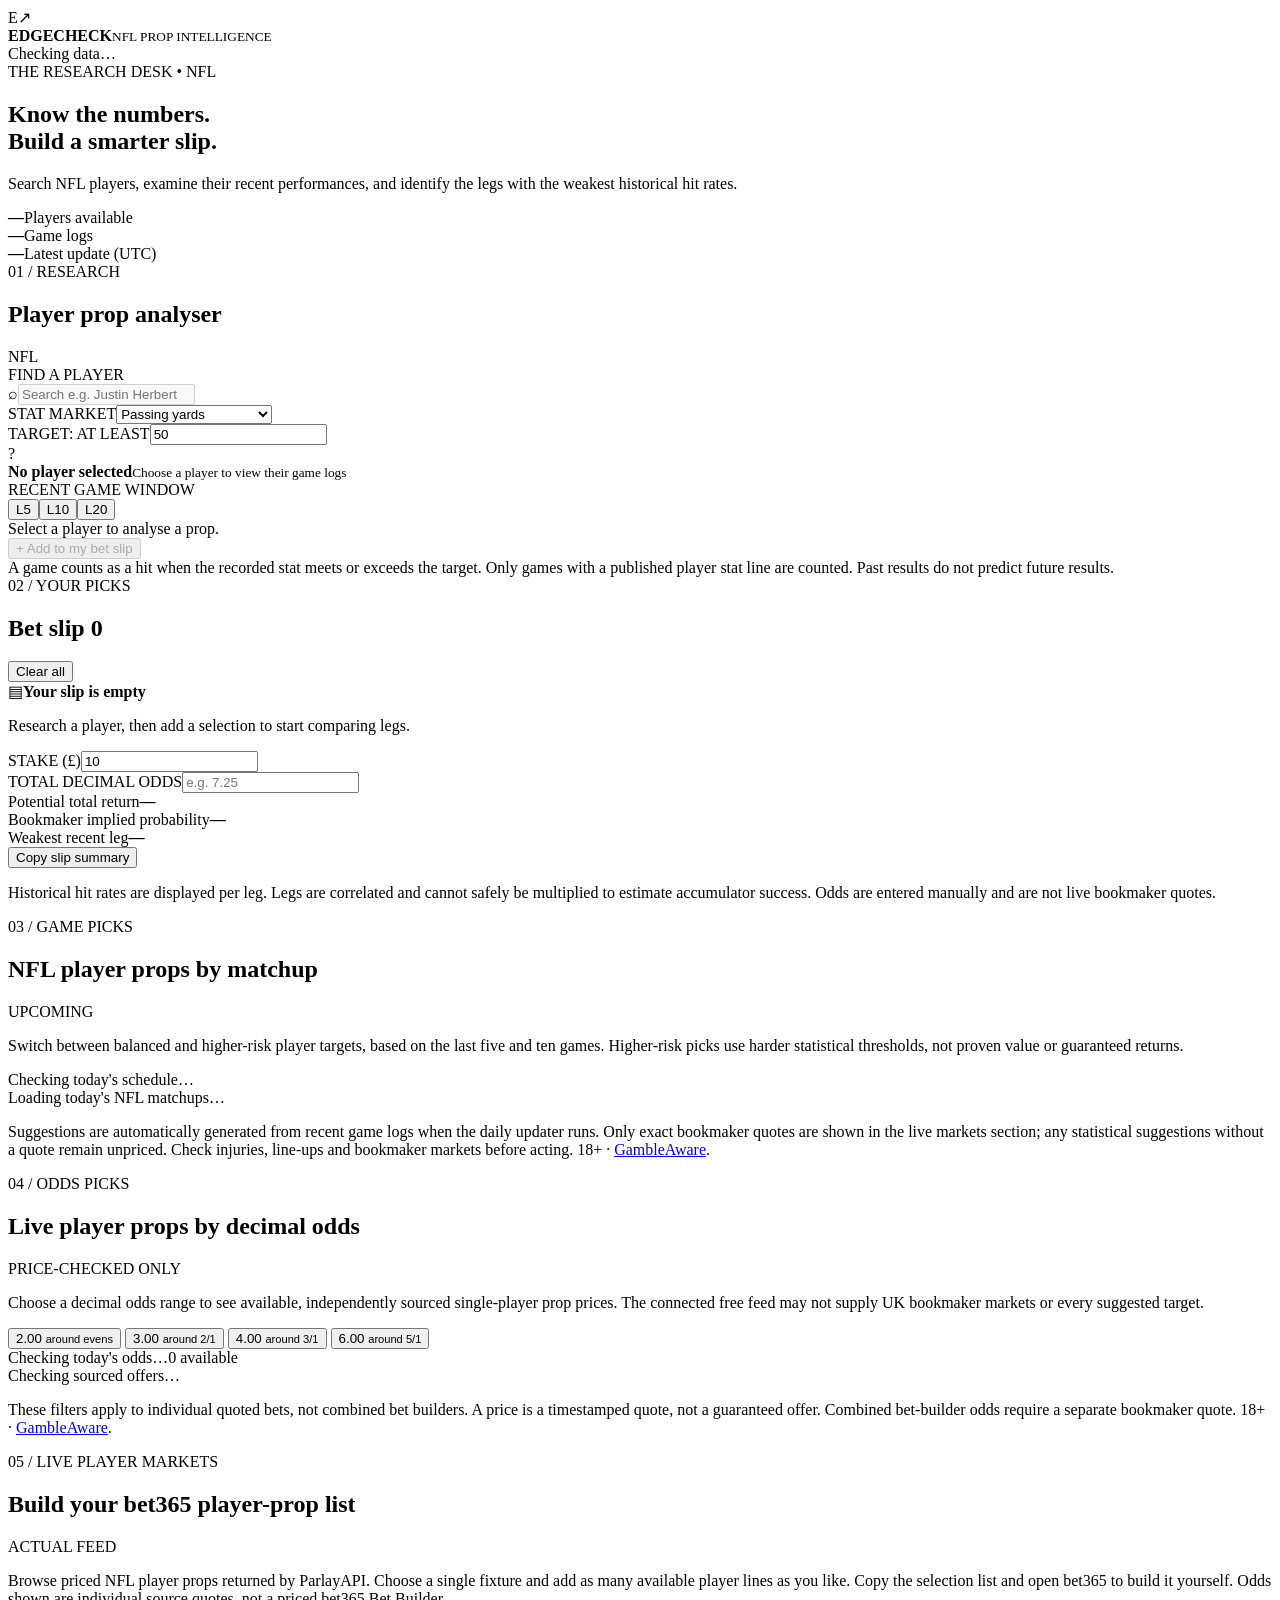
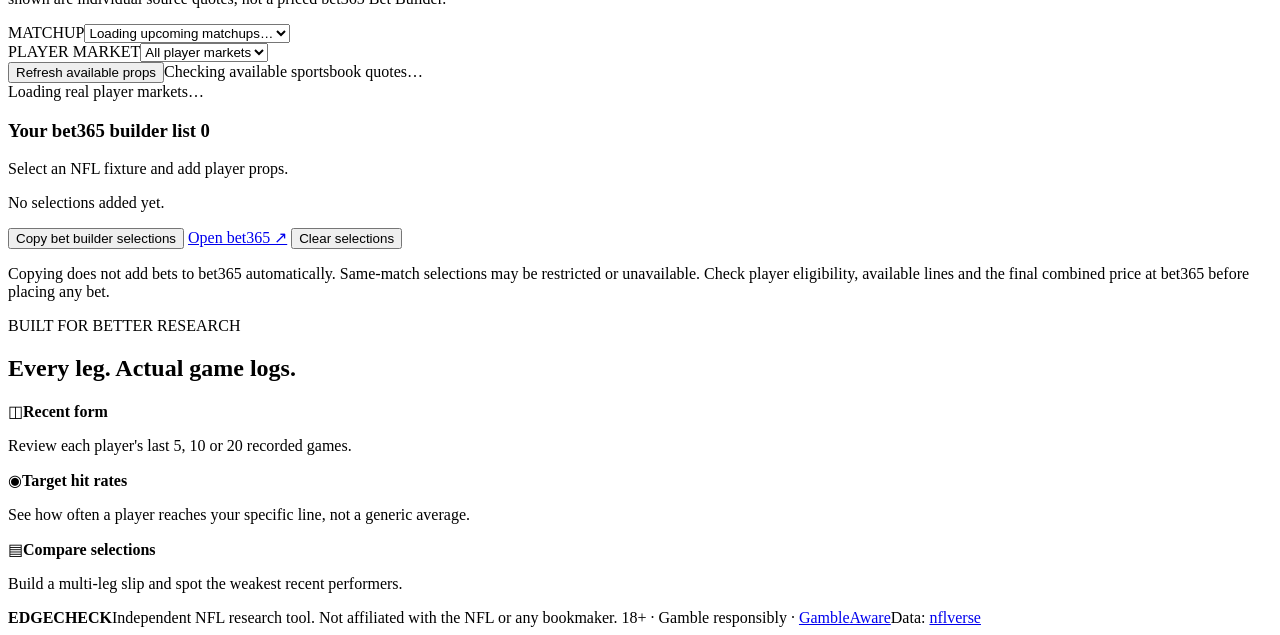
==== edgecheck-public/index.html @ 0a183994 "Add copyable bet365-style same-game player prop builder panel" ====
<!doctype html><html lang="en"><head><meta charset="utf-8"><meta name="viewport" content="width=device-width,initial-scale=1,viewport-fit=cover"><meta name="theme-color" content="#08131b"><meta name="description" content="EdgeCheck NFL player prop research: recent game logs, hit rates and bet slip analysis."><title>EdgeCheck | NFL Prop Research</title><link rel="manifest" href="/manifest.webmanifest"><link rel="stylesheet" href="/styles.css"></head><body>
<header class="top"><div class="brand"><span class="logo">E<span>↗</span></span><div><strong>EDGE<span class="accent">CHECK</span></strong><small>NFL PROP INTELLIGENCE</small></div></div><div class="topright"><span class="livepoint"></span><span id="data-status">Checking data…</span></div></header>
<main class="shell"><section class="hero"><div class="eyebrow">THE RESEARCH DESK <span>•</span> NFL</div><h1>Know the numbers.<br><span>Build a smarter slip.</span></h1><p>Search NFL players, examine their recent performances, and identify the legs with the weakest historical hit rates.</p><div class="hero-stats"><div><b id="player-count">—</b><span>Players available</span></div><div><b id="game-count">—</b><span>Game logs</span></div><div><b id="update-date">—</b><span>Latest update (UTC)</span></div></div></section>
<div id="alert" class="notice" hidden></div>
<div class="columns"><section class="panel analyser"><div class="sectionhead"><div><span class="overline">01 / RESEARCH</span><h2>Player prop analyser</h2></div><span class="tag">NFL</span></div>
<label class="fieldlabel" for="player-search">FIND A PLAYER</label><div class="searchwrap"><span class="searchicon">⌕</span><input id="player-search" type="search" autocomplete="off" placeholder="Search e.g. Justin Herbert" disabled><div id="suggestions" class="suggestions" hidden></div></div>
<div class="two"><div><label class="fieldlabel" for="market">STAT MARKET</label><select id="market"><option value="passing_yards">Passing yards</option><option value="receiving_yards">Receiving yards</option><option value="rushing_yards">Rushing yards</option><option value="passing_tds">Passing touchdowns</option><option value="receiving_tds">Receiving touchdowns</option><option value="rushing_tds">Rushing touchdowns</option><option value="receptions">Receptions</option><option value="completions">Passing completions</option><option value="attempts">Pass attempts</option><option value="carries">Rushing attempts</option></select></div><div><label class="fieldlabel" for="line">TARGET: AT LEAST</label><input id="line" type="number" min="0" step="1" value="50"></div></div>
<div class="selected" id="selected"><div class="avatar">?</div><div><strong>No player selected</strong><small>Choose a player to view their game logs</small></div></div>
<div class="windowrow"><span>RECENT GAME WINDOW</span><div class="segment" role="group" aria-label="Game window"><button class="on" data-window="5">L5</button><button data-window="10">L10</button><button data-window="20">L20</button></div></div>
<div class="result" id="result"><div class="empty">Select a player to analyse a prop.</div></div><button id="add-leg" class="primary" disabled>+ Add to my bet slip</button><div class="footnote">A game counts as a hit when the recorded stat meets or exceeds the target. Only games with a published player stat line are counted. Past results do not predict future results.</div>
</section><aside class="panel slip"><div class="sectionhead"><div><span class="overline">02 / YOUR PICKS</span><h2>Bet slip <span id="slip-count" class="count">0</span></h2></div><button class="textbtn" id="clear-slip">Clear all</button></div><div id="legs"><div class="slip-empty"><span>▤</span><strong>Your slip is empty</strong><p>Research a player, then add a selection to start comparing legs.</p></div></div><div class="slip-footer"><div class="two"><div><label class="fieldlabel" for="stake">STAKE (£)</label><input id="stake" type="number" min="0" step="0.01" value="10"></div><div><label class="fieldlabel" for="decimal-odds">TOTAL DECIMAL ODDS</label><input id="decimal-odds" type="number" min="1.01" step="0.01" placeholder="e.g. 7.25"></div></div><div class="rowitem"><span>Potential total return</span><strong id="returns">—</strong></div><div class="rowitem"><span>Bookmaker implied probability</span><strong id="implied">—</strong></div><div class="rowitem"><span>Weakest recent leg</span><strong id="weakest">—</strong></div><button class="outline" id="copy-slip">Copy slip summary</button><p class="footnote">Historical hit rates are displayed per leg. Legs are correlated and cannot safely be multiplied to estimate accumulator success. Odds are entered manually and are not live bookmaker quotes.</p></div></aside></div>

<section class="panel gamepicks" id="game-picks" aria-labelledby="game-picks-title">
  <div class="sectionhead"><div><span class="overline">03 / GAME PICKS</span><h2 id="game-picks-title">NFL player props by matchup</h2></div><span class="tag">UPCOMING</span></div>
  <p class="value-intro">Switch between balanced and higher-risk player targets, based on the last five and ten games. Higher-risk picks use harder statistical thresholds, not proven value or guaranteed returns.</p>
  <div class="gamepicks-toolbar"><span id="picks-date">Checking today's schedule…</span><span id="picks-updated"></span></div>
  <div id="game-picks-list" class="game-picks-list" aria-live="polite"><div class="value-empty">Loading today's NFL matchups…</div></div>
  <p class="footnote">Suggestions are automatically generated from recent game logs when the daily updater runs. Only exact bookmaker quotes are shown in the live markets section; any statistical suggestions without a quote remain unpriced. Check injuries, line-ups and bookmaker markets before acting. 18+ · <a href="https://www.gambleaware.org/" target="_blank" rel="noopener">GambleAware</a>.</p>
</section>


<section class="panel tier-board" id="odds-picks" aria-labelledby="odds-picks-title">
  <div class="sectionhead"><div><span class="overline">04 / ODDS PICKS</span><h2 id="odds-picks-title">Live player props by decimal odds</h2></div><span class="tag">PRICE-CHECKED ONLY</span></div>
  <p class="value-intro">Choose a decimal odds range to see available, independently sourced single-player prop prices. The connected free feed may not supply UK bookmaker markets or every suggested target.</p>
  <div class="odds-tier-tabs" role="group" aria-label="Choose decimal odds range">
    <button class="odds-tier active" data-odds-tier="2" aria-pressed="true">2.00 <small>around evens</small></button>
    <button class="odds-tier" data-odds-tier="3" aria-pressed="false">3.00 <small>around 2/1</small></button>
    <button class="odds-tier" data-odds-tier="4" aria-pressed="false">4.00 <small>around 3/1</small></button>
    <button class="odds-tier" data-odds-tier="6" aria-pressed="false">6.00 <small>around 5/1</small></button>
  </div>
  <div class="odds-board-meta"><span id="odds-board-date">Checking today's odds…</span><span id="odds-board-count">0 available</span></div>
  <div id="odds-board-results" class="odds-board-results" aria-live="polite"><div class="value-empty">Checking sourced offers…</div></div>
  <p class="footnote">These filters apply to individual quoted bets, not combined bet builders. A price is a timestamped quote, not a guaranteed offer. Combined bet-builder odds require a separate bookmaker quote. 18+ · <a href="https://www.gambleaware.org/" target="_blank" rel="noopener">GambleAware</a>.</p>
</section>

<section class="panel liveprops" id="live-props" aria-labelledby="live-props-title">
 <div class="sectionhead"><div><span class="overline">05 / LIVE PLAYER MARKETS</span><h2 id="live-props-title">Build your bet365 player-prop list</h2></div><span class="tag">ACTUAL FEED</span></div>
 <p class="value-intro">Browse priced NFL player props returned by ParlayAPI. Choose a single fixture and add as many available player lines as you like. Copy the selection list and open bet365 to build it yourself. Odds shown are individual source quotes, not a priced bet365 Bet Builder.</p>
 <div class="two live-props-filters">
  <div><label class="fieldlabel" for="prop-game">MATCHUP</label><select id="prop-game"><option value="">Loading upcoming matchups…</option></select></div>
  <div><label class="fieldlabel" for="prop-market">PLAYER MARKET</label><select id="prop-market"><option value="">All player markets</option><option value="player_pass_yds">Passing yards</option><option value="player_rush_yds">Rushing yards</option><option value="player_rec_yds">Receiving yards</option><option value="player_receptions">Receptions</option><option value="player_pass_completions">Completions</option><option value="player_anytime_td">Touchdowns</option></select></div>
 </div>
 <div class="live-props-actions"><button type="button" class="compare-btn" id="load-props">Refresh available props</button><span id="props-status" role="status">Checking available sportsbook quotes…</span></div>
 <div class="live-props-layout">
  <div><div id="live-props-results" aria-live="polite"><div class="value-empty">Loading real player markets…</div></div></div>
  <aside class="builder-panel" aria-labelledby="builder-title"><h3 id="builder-title">Your bet365 builder list <span id="builder-count">0</span></h3><p class="no-picks" id="builder-game">Select an NFL fixture and add player props.</p>
   <div id="builder-legs"><p class="no-picks">No selections added yet.</p></div>
   <button type="button" class="primary" id="copy-builder">Copy bet builder selections</button>
   <a class="check-bookmaker builder-open" href="https://www.bet365.com/" rel="noopener noreferrer" target="_blank">Open bet365 ↗</a>
   <button type="button" class="textbtn" id="clear-builder">Clear selections</button>
   <p class="footnote" id="builder-note">Copying does not add bets to bet365 automatically. Same-match selections may be restricted or unavailable. Check player eligibility, available lines and the final combined price at bet365 before placing any bet.</p>
  </aside>
 </div>
</section>

<section class="about"><div class="overline">BUILT FOR BETTER RESEARCH</div><h2>Every leg. Actual game logs.</h2><div class="features"><div><span>◫</span><strong>Recent form</strong><p>Review each player's last 5, 10 or 20 recorded games.</p></div><div><span>◉</span><strong>Target hit rates</strong><p>See how often a player reaches your specific line, not a generic average.</p></div><div><span>▤</span><strong>Compare selections</strong><p>Build a multi-leg slip and spot the weakest recent performers.</p></div></div></section>
<footer><strong>EDGE<span class="accent">CHECK</span></strong><span>Independent NFL research tool. Not affiliated with the NFL or any bookmaker. 18+ · Gamble responsibly · <a href="https://www.gambleaware.org/" target="_blank" rel="noopener">GambleAware</a></span><span>Data: <a href="https://github.com/nflverse/nflverse-data" target="_blank" rel="noopener">nflverse</a></span></footer></main><script src="/app.js" defer></script></body></html>
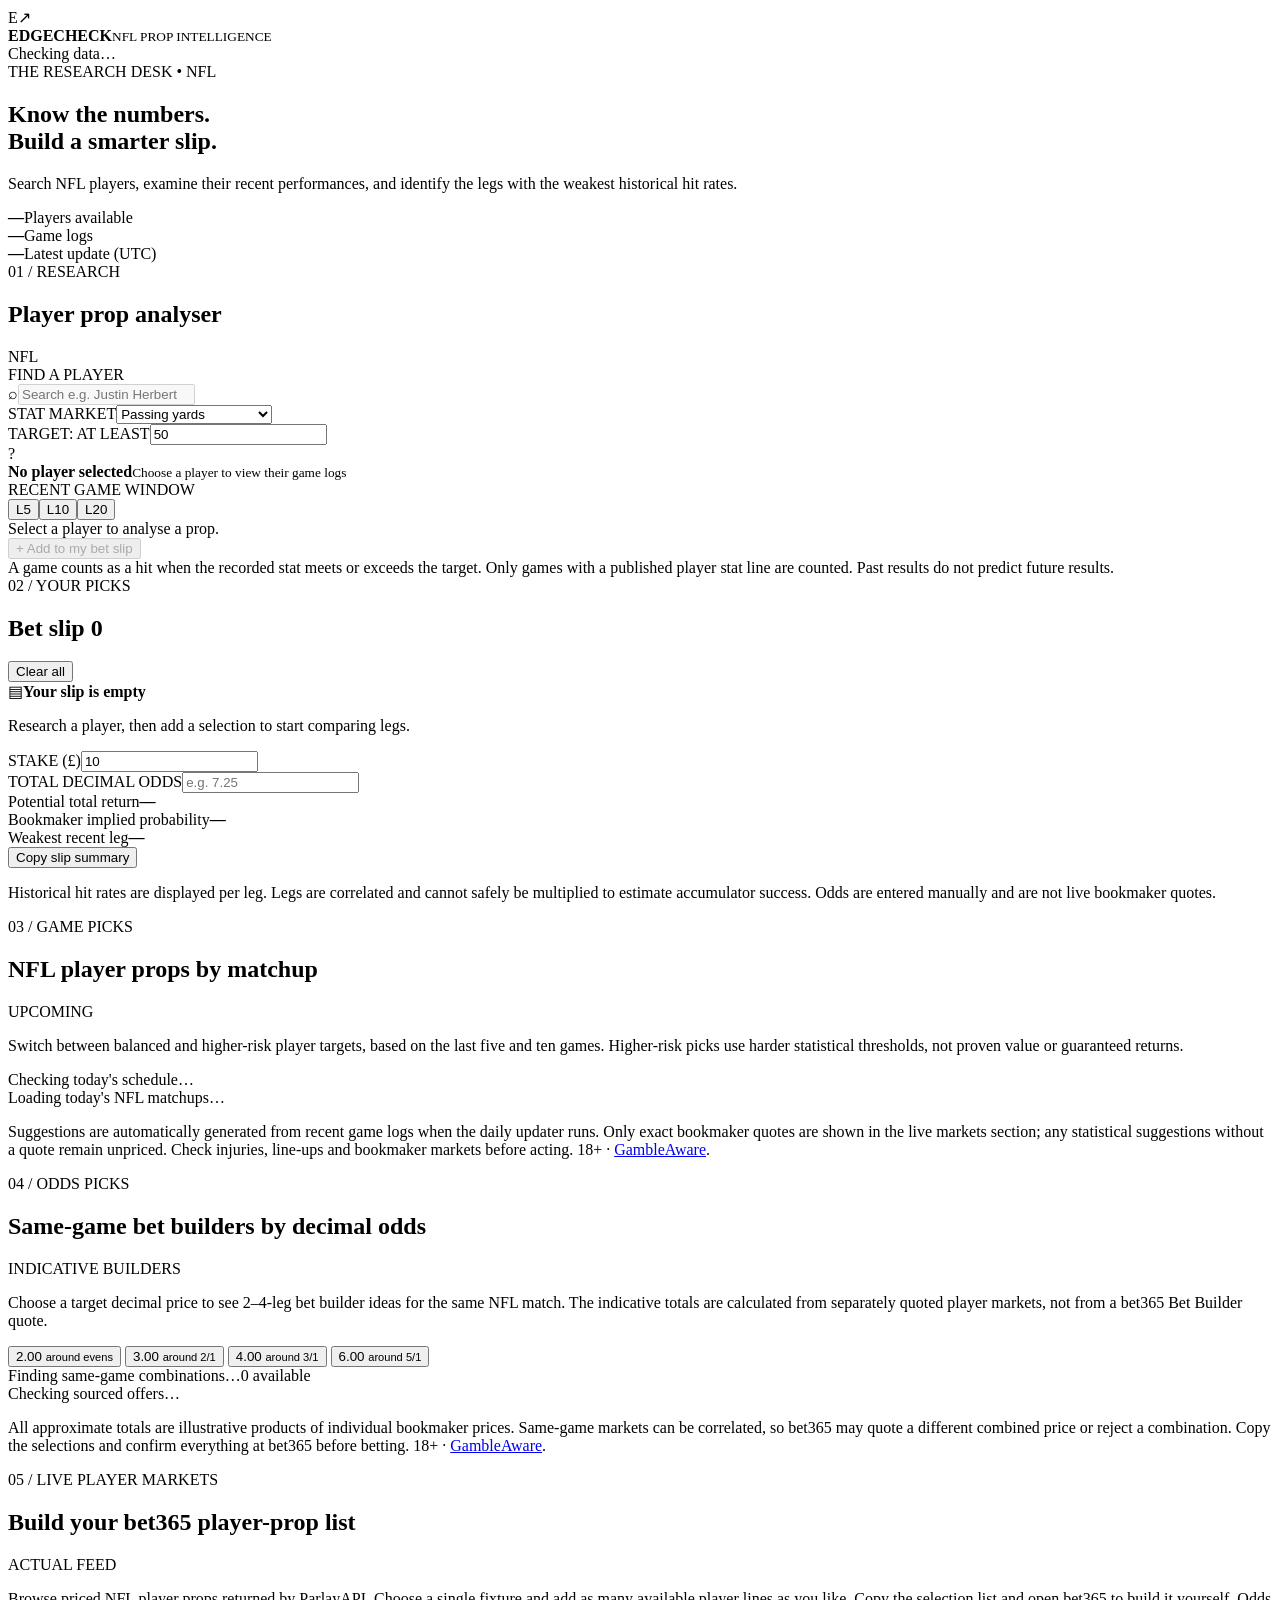
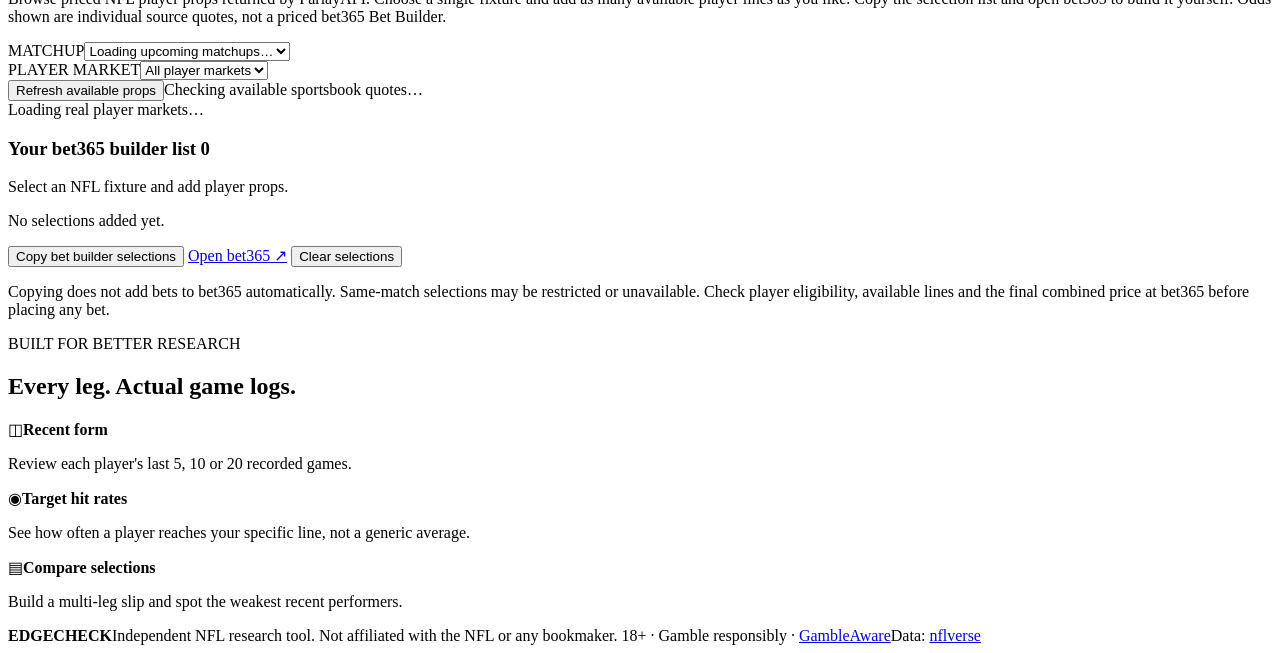
==== commit 4a99958c: "Rename decimal odds section as same-game bet builders with transparent pricing caveat" ====
--- a/edgecheck-public/index.html
+++ b/edgecheck-public/index.html
@@ -20,17 +20,17 @@
 
 
 <section class="panel tier-board" id="odds-picks" aria-labelledby="odds-picks-title">
-  <div class="sectionhead"><div><span class="overline">04 / ODDS PICKS</span><h2 id="odds-picks-title">Live player props by decimal odds</h2></div><span class="tag">PRICE-CHECKED ONLY</span></div>
-  <p class="value-intro">Choose a decimal odds range to see available, independently sourced single-player prop prices. The connected free feed may not supply UK bookmaker markets or every suggested target.</p>
+  <div class="sectionhead"><div><span class="overline">04 / ODDS PICKS</span><h2 id="odds-picks-title">Same-game bet builders by decimal odds</h2></div><span class="tag">INDICATIVE BUILDERS</span></div>
+  <p class="value-intro">Choose a target decimal price to see 2–4-leg bet builder ideas for the same NFL match. The indicative totals are calculated from separately quoted player markets, not from a bet365 Bet Builder quote.</p>
   <div class="odds-tier-tabs" role="group" aria-label="Choose decimal odds range">
     <button class="odds-tier active" data-odds-tier="2" aria-pressed="true">2.00 <small>around evens</small></button>
     <button class="odds-tier" data-odds-tier="3" aria-pressed="false">3.00 <small>around 2/1</small></button>
     <button class="odds-tier" data-odds-tier="4" aria-pressed="false">4.00 <small>around 3/1</small></button>
     <button class="odds-tier" data-odds-tier="6" aria-pressed="false">6.00 <small>around 5/1</small></button>
   </div>
-  <div class="odds-board-meta"><span id="odds-board-date">Checking today's odds…</span><span id="odds-board-count">0 available</span></div>
+  <div class="odds-board-meta"><span id="odds-board-date">Finding same-game combinations…</span><span id="odds-board-count">0 available</span></div>
   <div id="odds-board-results" class="odds-board-results" aria-live="polite"><div class="value-empty">Checking sourced offers…</div></div>
-  <p class="footnote">These filters apply to individual quoted bets, not combined bet builders. A price is a timestamped quote, not a guaranteed offer. Combined bet-builder odds require a separate bookmaker quote. 18+ · <a href="https://www.gambleaware.org/" target="_blank" rel="noopener">GambleAware</a>.</p>
+  <p class="footnote">All approximate totals are illustrative products of individual bookmaker prices. Same-game markets can be correlated, so bet365 may quote a different combined price or reject a combination. Copy the selections and confirm everything at bet365 before betting. 18+ · <a href="https://www.gambleaware.org/" target="_blank" rel="noopener">GambleAware</a>.</p>
 </section>
 
 <section class="panel liveprops" id="live-props" aria-labelledby="live-props-title">
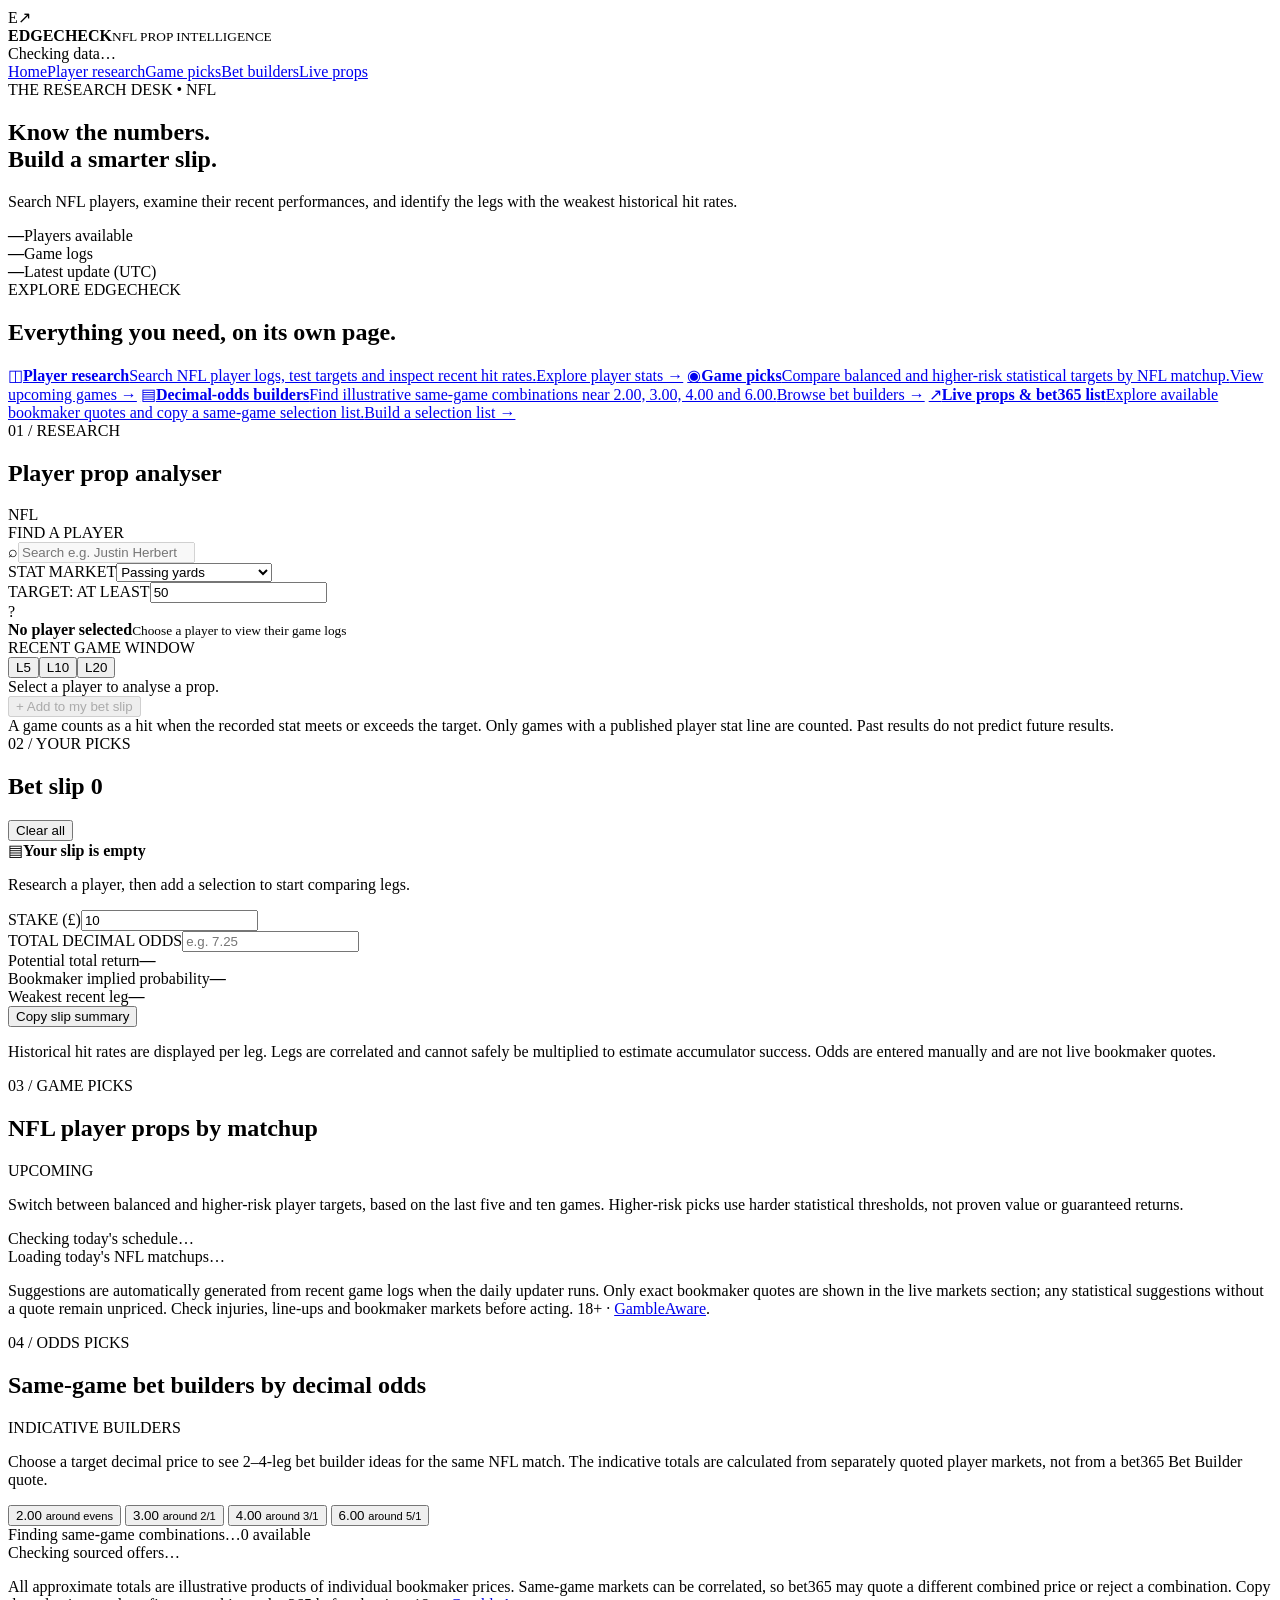
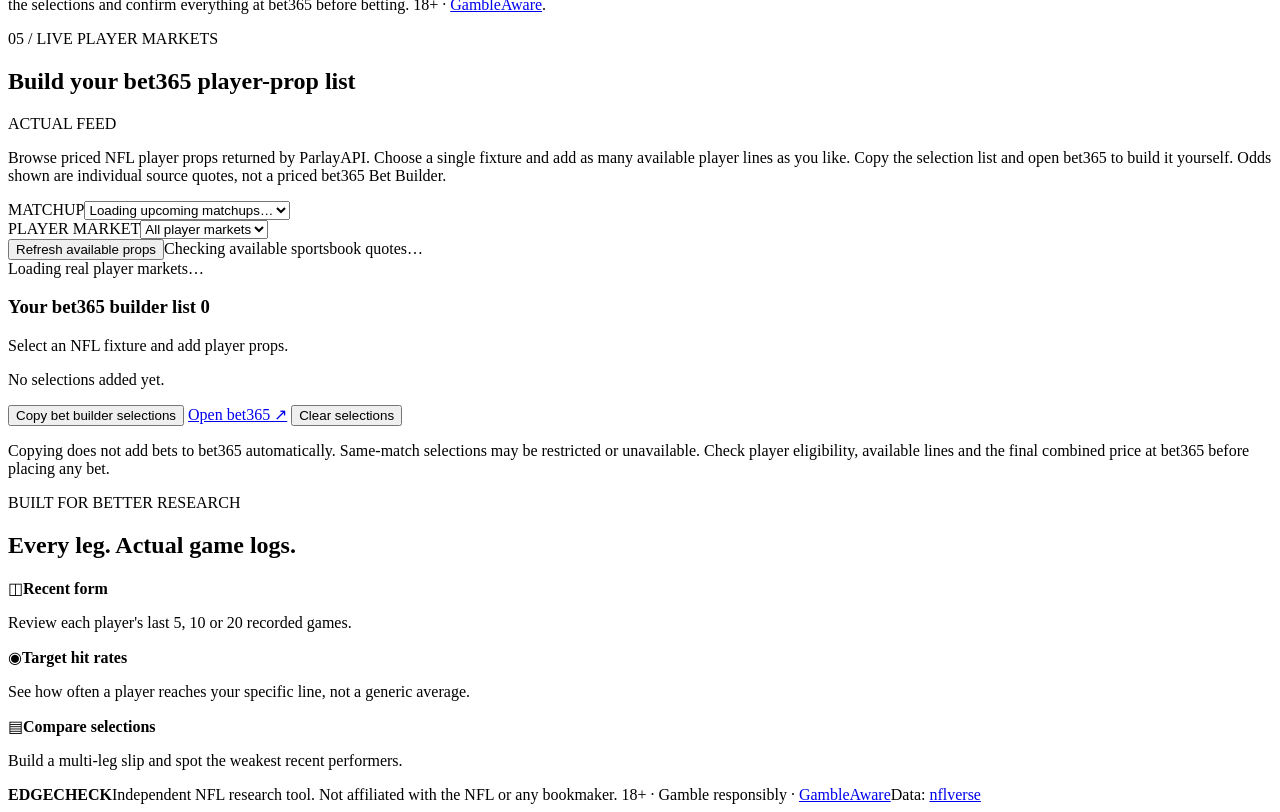
==== commit 4e7c38d0: "Add EdgeCheck homepage dashboard and cross-page navigation" ====
--- a/edgecheck-public/index.html
+++ b/edgecheck-public/index.html
@@ -1,7 +1,16 @@
-<!doctype html><html lang="en"><head><meta charset="utf-8"><meta name="viewport" content="width=device-width,initial-scale=1,viewport-fit=cover"><meta name="theme-color" content="#08131b"><meta name="description" content="EdgeCheck NFL player prop research: recent game logs, hit rates and bet slip analysis."><title>EdgeCheck | NFL Prop Research</title><link rel="manifest" href="/manifest.webmanifest"><link rel="stylesheet" href="/styles.css"></head><body>
+<!doctype html><html lang="en"><head><meta charset="utf-8"><meta name="viewport" content="width=device-width,initial-scale=1,viewport-fit=cover"><meta name="theme-color" content="#08131b"><meta name="description" content="EdgeCheck NFL player prop research: recent game logs, hit rates and bet slip analysis."><title>EdgeCheck | NFL Research &amp; Bet Builders</title><link rel="manifest" href="/manifest.webmanifest"><link rel="stylesheet" href="/styles.css"></head><body data-page="home">
 <header class="top"><div class="brand"><span class="logo">E<span>↗</span></span><div><strong>EDGE<span class="accent">CHECK</span></strong><small>NFL PROP INTELLIGENCE</small></div></div><div class="topright"><span class="livepoint"></span><span id="data-status">Checking data…</span></div></header>
+<nav class="site-nav" aria-label="Main navigation"><div class="site-nav-inner">
+<a data-nav="home" href="/">Home</a><a data-nav="research" href="/research.html">Player research</a><a data-nav="picks" href="/picks.html">Game picks</a><a data-nav="builders" href="/builders.html">Bet builders</a><a data-nav="props" href="/props.html">Live props</a>
+</div></nav>
 <main class="shell"><section class="hero"><div class="eyebrow">THE RESEARCH DESK <span>•</span> NFL</div><h1>Know the numbers.<br><span>Build a smarter slip.</span></h1><p>Search NFL players, examine their recent performances, and identify the legs with the weakest historical hit rates.</p><div class="hero-stats"><div><b id="player-count">—</b><span>Players available</span></div><div><b id="game-count">—</b><span>Game logs</span></div><div><b id="update-date">—</b><span>Latest update (UTC)</span></div></div></section>
 <div id="alert" class="notice" hidden></div>
+<section class="home-pages" aria-labelledby="explore-title"><div class="overline">EXPLORE EDGECHECK</div><h2 id="explore-title">Everything you need, on its own page.</h2><div class="home-card-grid">
+<a href="/research.html" class="home-page-card"><span class="home-card-icon">◫</span><strong>Player research</strong><span>Search NFL player logs, test targets and inspect recent hit rates.</span><span class="card-cta">Explore player stats →</span></a>
+<a href="/picks.html" class="home-page-card"><span class="home-card-icon">◉</span><strong>Game picks</strong><span>Compare balanced and higher-risk statistical targets by NFL matchup.</span><span class="card-cta">View upcoming games →</span></a>
+<a href="/builders.html" class="home-page-card"><span class="home-card-icon">▤</span><strong>Decimal-odds builders</strong><span>Find illustrative same-game combinations near 2.00, 3.00, 4.00 and 6.00.</span><span class="card-cta">Browse bet builders →</span></a>
+<a href="/props.html" class="home-page-card"><span class="home-card-icon">↗</span><strong>Live props &amp; bet365 list</strong><span>Explore available bookmaker quotes and copy a same-game selection list.</span><span class="card-cta">Build a selection list →</span></a>
+</div></section>
 <div class="columns"><section class="panel analyser"><div class="sectionhead"><div><span class="overline">01 / RESEARCH</span><h2>Player prop analyser</h2></div><span class="tag">NFL</span></div>
 <label class="fieldlabel" for="player-search">FIND A PLAYER</label><div class="searchwrap"><span class="searchicon">⌕</span><input id="player-search" type="search" autocomplete="off" placeholder="Search e.g. Justin Herbert" disabled><div id="suggestions" class="suggestions" hidden></div></div>
 <div class="two"><div><label class="fieldlabel" for="market">STAT MARKET</label><select id="market"><option value="passing_yards">Passing yards</option><option value="receiving_yards">Receiving yards</option><option value="rushing_yards">Rushing yards</option><option value="passing_tds">Passing touchdowns</option><option value="receiving_tds">Receiving touchdowns</option><option value="rushing_tds">Rushing touchdowns</option><option value="receptions">Receptions</option><option value="completions">Passing completions</option><option value="attempts">Pass attempts</option><option value="carries">Rushing attempts</option></select></div><div><label class="fieldlabel" for="line">TARGET: AT LEAST</label><input id="line" type="number" min="0" step="1" value="50"></div></div>
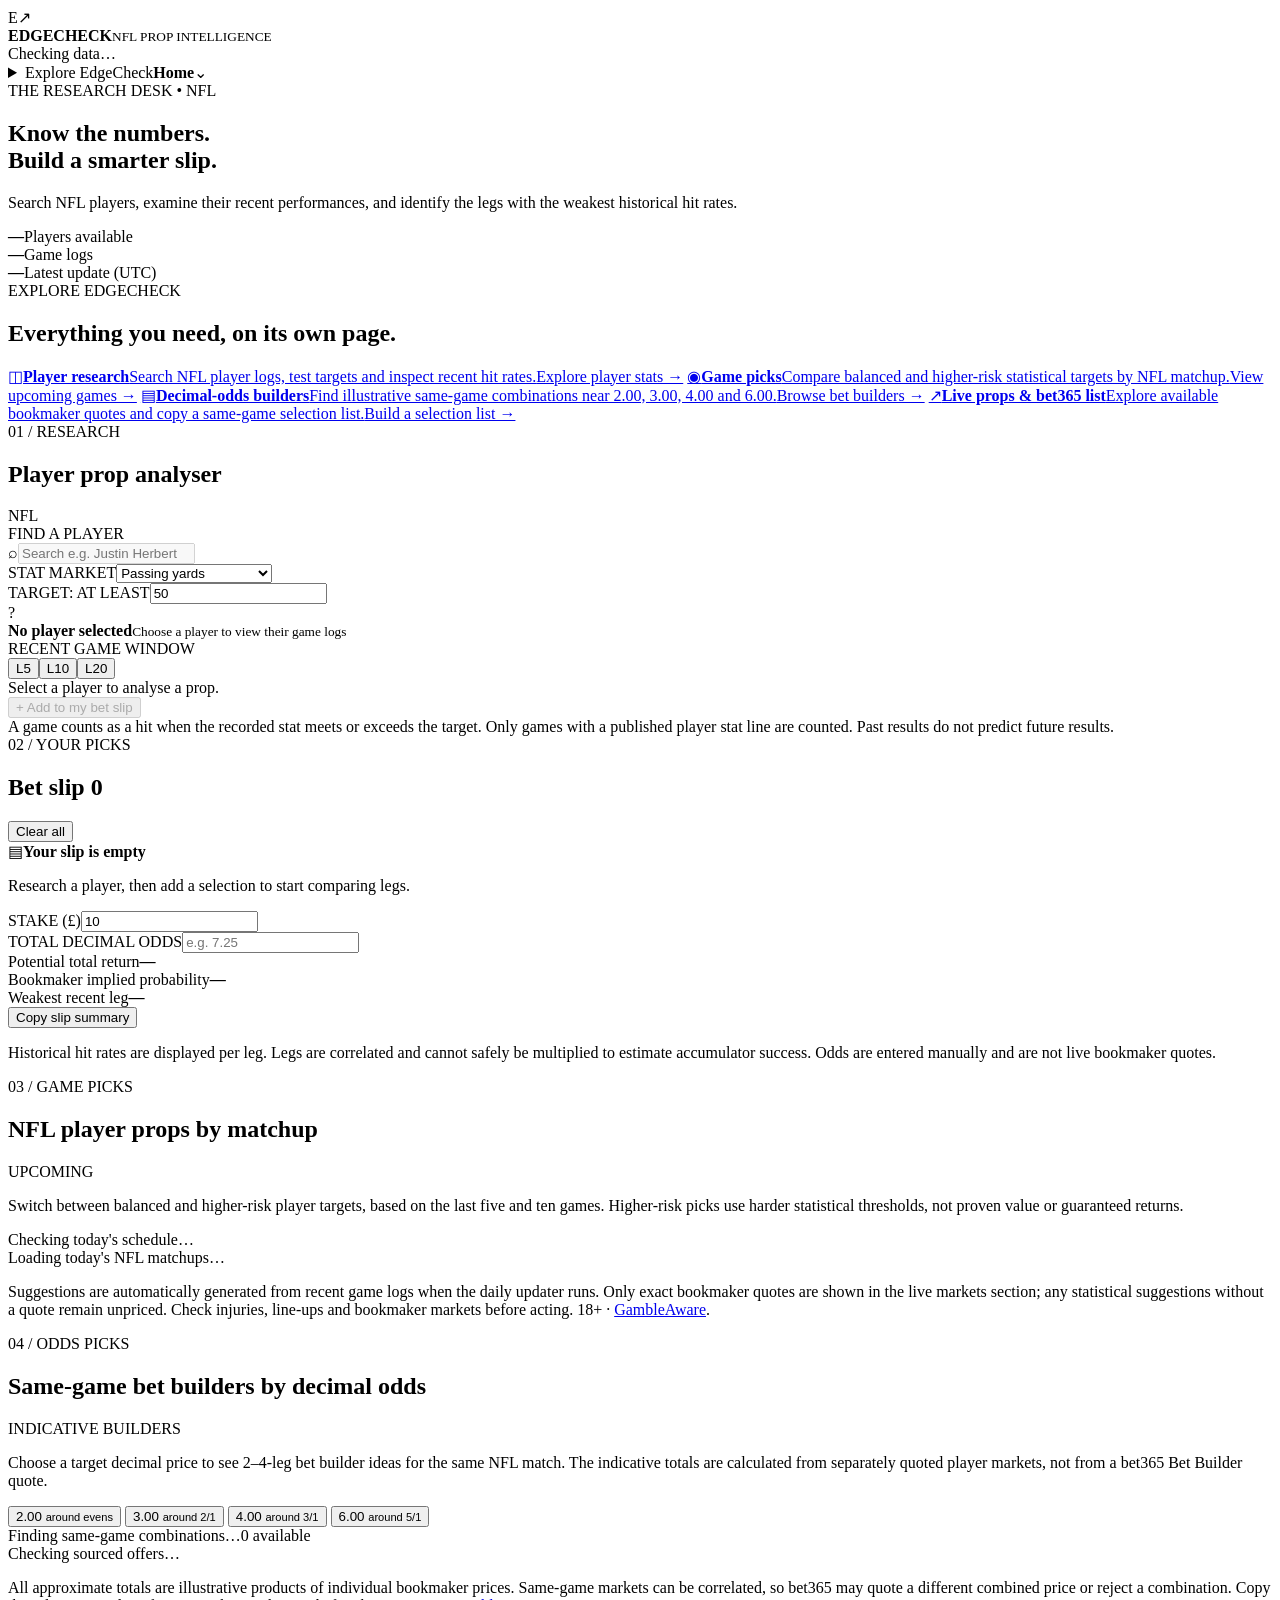
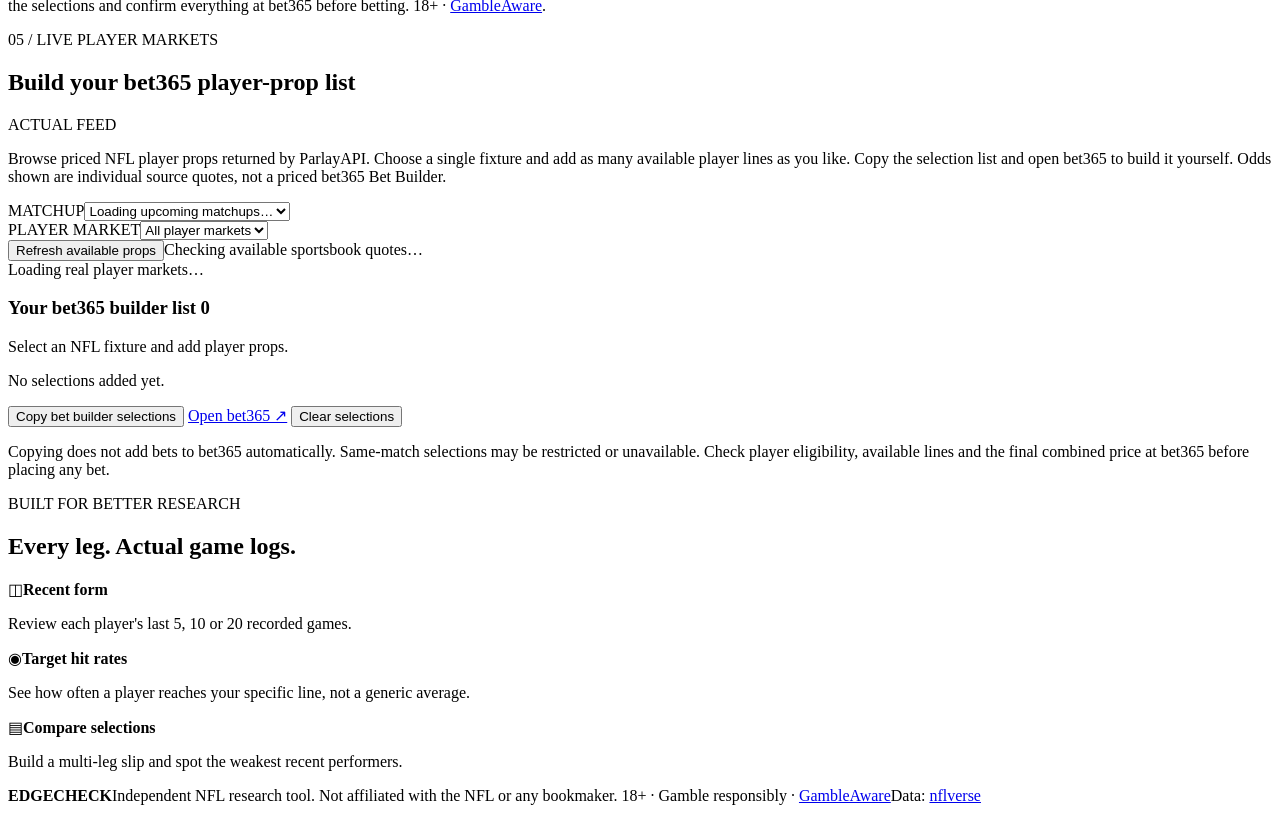
==== commit 2ee82577: "Replace horizontal navigation with compact accessible page dropdown" ====
--- a/edgecheck-public/index.html
+++ b/edgecheck-public/index.html
@@ -1,8 +1,6 @@
 <!doctype html><html lang="en"><head><meta charset="utf-8"><meta name="viewport" content="width=device-width,initial-scale=1,viewport-fit=cover"><meta name="theme-color" content="#08131b"><meta name="description" content="EdgeCheck NFL player prop research: recent game logs, hit rates and bet slip analysis."><title>EdgeCheck | NFL Research &amp; Bet Builders</title><link rel="manifest" href="/manifest.webmanifest"><link rel="stylesheet" href="/styles.css"></head><body data-page="home">
 <header class="top"><div class="brand"><span class="logo">E<span>↗</span></span><div><strong>EDGE<span class="accent">CHECK</span></strong><small>NFL PROP INTELLIGENCE</small></div></div><div class="topright"><span class="livepoint"></span><span id="data-status">Checking data…</span></div></header>
-<nav class="site-nav" aria-label="Main navigation"><div class="site-nav-inner">
-<a data-nav="home" href="/">Home</a><a data-nav="research" href="/research.html">Player research</a><a data-nav="picks" href="/picks.html">Game picks</a><a data-nav="builders" href="/builders.html">Bet builders</a><a data-nav="props" href="/props.html">Live props</a>
-</div></nav>
+<nav class="site-nav" aria-label="Main navigation"><div class="nav-menu-wrap"><details class="nav-dropdown"><summary aria-label="Choose a page"><span class="nav-dropdown-label">Explore EdgeCheck</span><strong>Home</strong><span class="nav-chevron" aria-hidden="true">⌄</span></summary><div class="nav-dropdown-items"><a data-nav="home" href="/">Home</a><a data-nav="research" href="/research.html">Player research</a><a data-nav="picks" href="/picks.html">Game picks</a><a data-nav="builders" href="/builders.html">Bet builders</a><a data-nav="props" href="/props.html">Live props</a></div></details></div></nav>
 <main class="shell"><section class="hero"><div class="eyebrow">THE RESEARCH DESK <span>•</span> NFL</div><h1>Know the numbers.<br><span>Build a smarter slip.</span></h1><p>Search NFL players, examine their recent performances, and identify the legs with the weakest historical hit rates.</p><div class="hero-stats"><div><b id="player-count">—</b><span>Players available</span></div><div><b id="game-count">—</b><span>Game logs</span></div><div><b id="update-date">—</b><span>Latest update (UTC)</span></div></div></section>
 <div id="alert" class="notice" hidden></div>
 <section class="home-pages" aria-labelledby="explore-title"><div class="overline">EXPLORE EDGECHECK</div><h2 id="explore-title">Everything you need, on its own page.</h2><div class="home-card-grid">
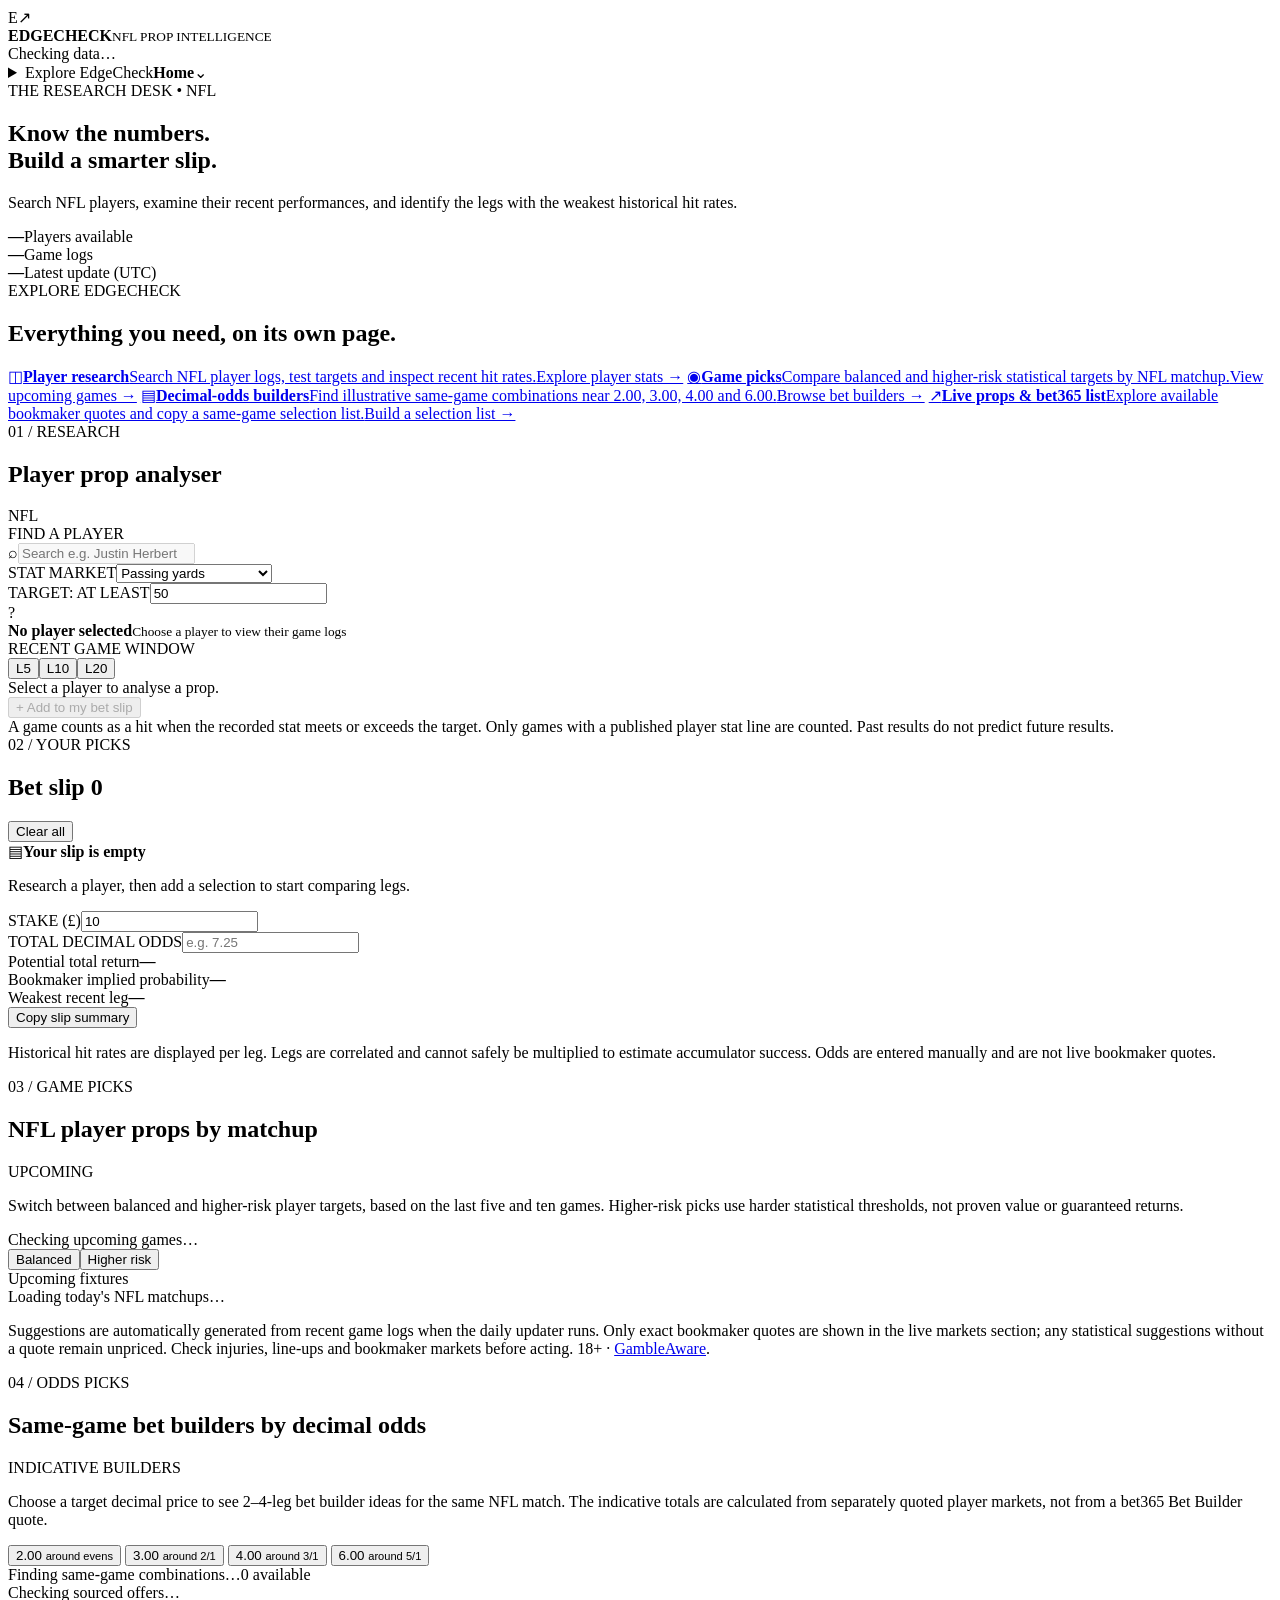
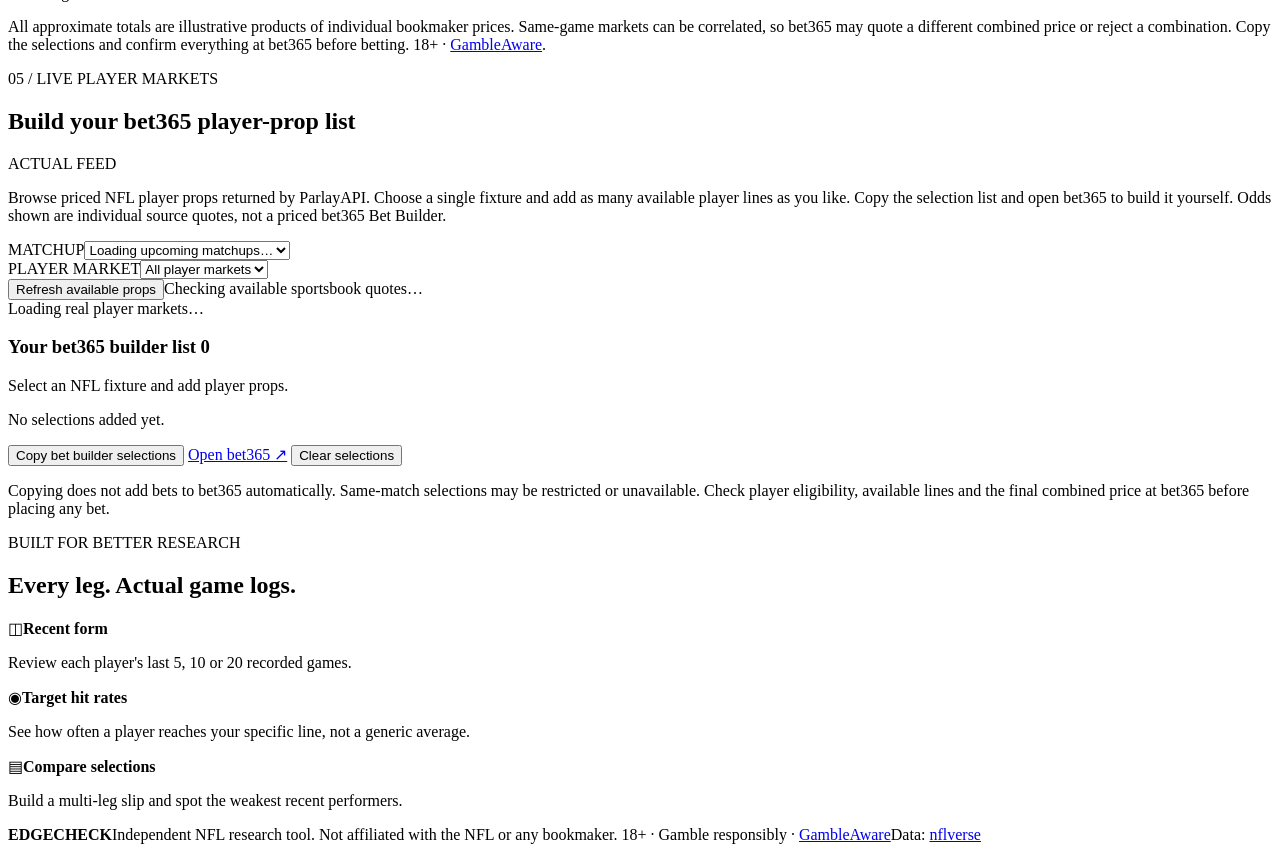
==== commit 7ef0fc6d: "Give Game Picks its own full-width difficulty controls" ====
--- a/edgecheck-public/index.html
+++ b/edgecheck-public/index.html
@@ -20,7 +20,8 @@
 <section class="panel gamepicks" id="game-picks" aria-labelledby="game-picks-title">
   <div class="sectionhead"><div><span class="overline">03 / GAME PICKS</span><h2 id="game-picks-title">NFL player props by matchup</h2></div><span class="tag">UPCOMING</span></div>
   <p class="value-intro">Switch between balanced and higher-risk player targets, based on the last five and ten games. Higher-risk picks use harder statistical thresholds, not proven value or guaranteed returns.</p>
-  <div class="gamepicks-toolbar"><span id="picks-date">Checking today's schedule…</span><span id="picks-updated"></span></div>
+  <div class="gamepicks-toolbar"><span id="picks-date">Checking upcoming games…</span><span id="picks-updated"></span></div>
+  <div class="picks-controls"><div class="risk-picker" role="group" aria-label="Pick difficulty"><button type="button" class="active" data-risk-choice="balanced" aria-pressed="true">Balanced</button><button type="button" data-risk-choice="higher" aria-pressed="false">Higher risk</button></div><span class="fixture-count" id="fixture-count">Upcoming fixtures</span></div>
   <div id="game-picks-list" class="game-picks-list" aria-live="polite"><div class="value-empty">Loading today's NFL matchups…</div></div>
   <p class="footnote">Suggestions are automatically generated from recent game logs when the daily updater runs. Only exact bookmaker quotes are shown in the live markets section; any statistical suggestions without a quote remain unpriced. Check injuries, line-ups and bookmaker markets before acting. 18+ · <a href="https://www.gambleaware.org/" target="_blank" rel="noopener">GambleAware</a>.</p>
 </section>
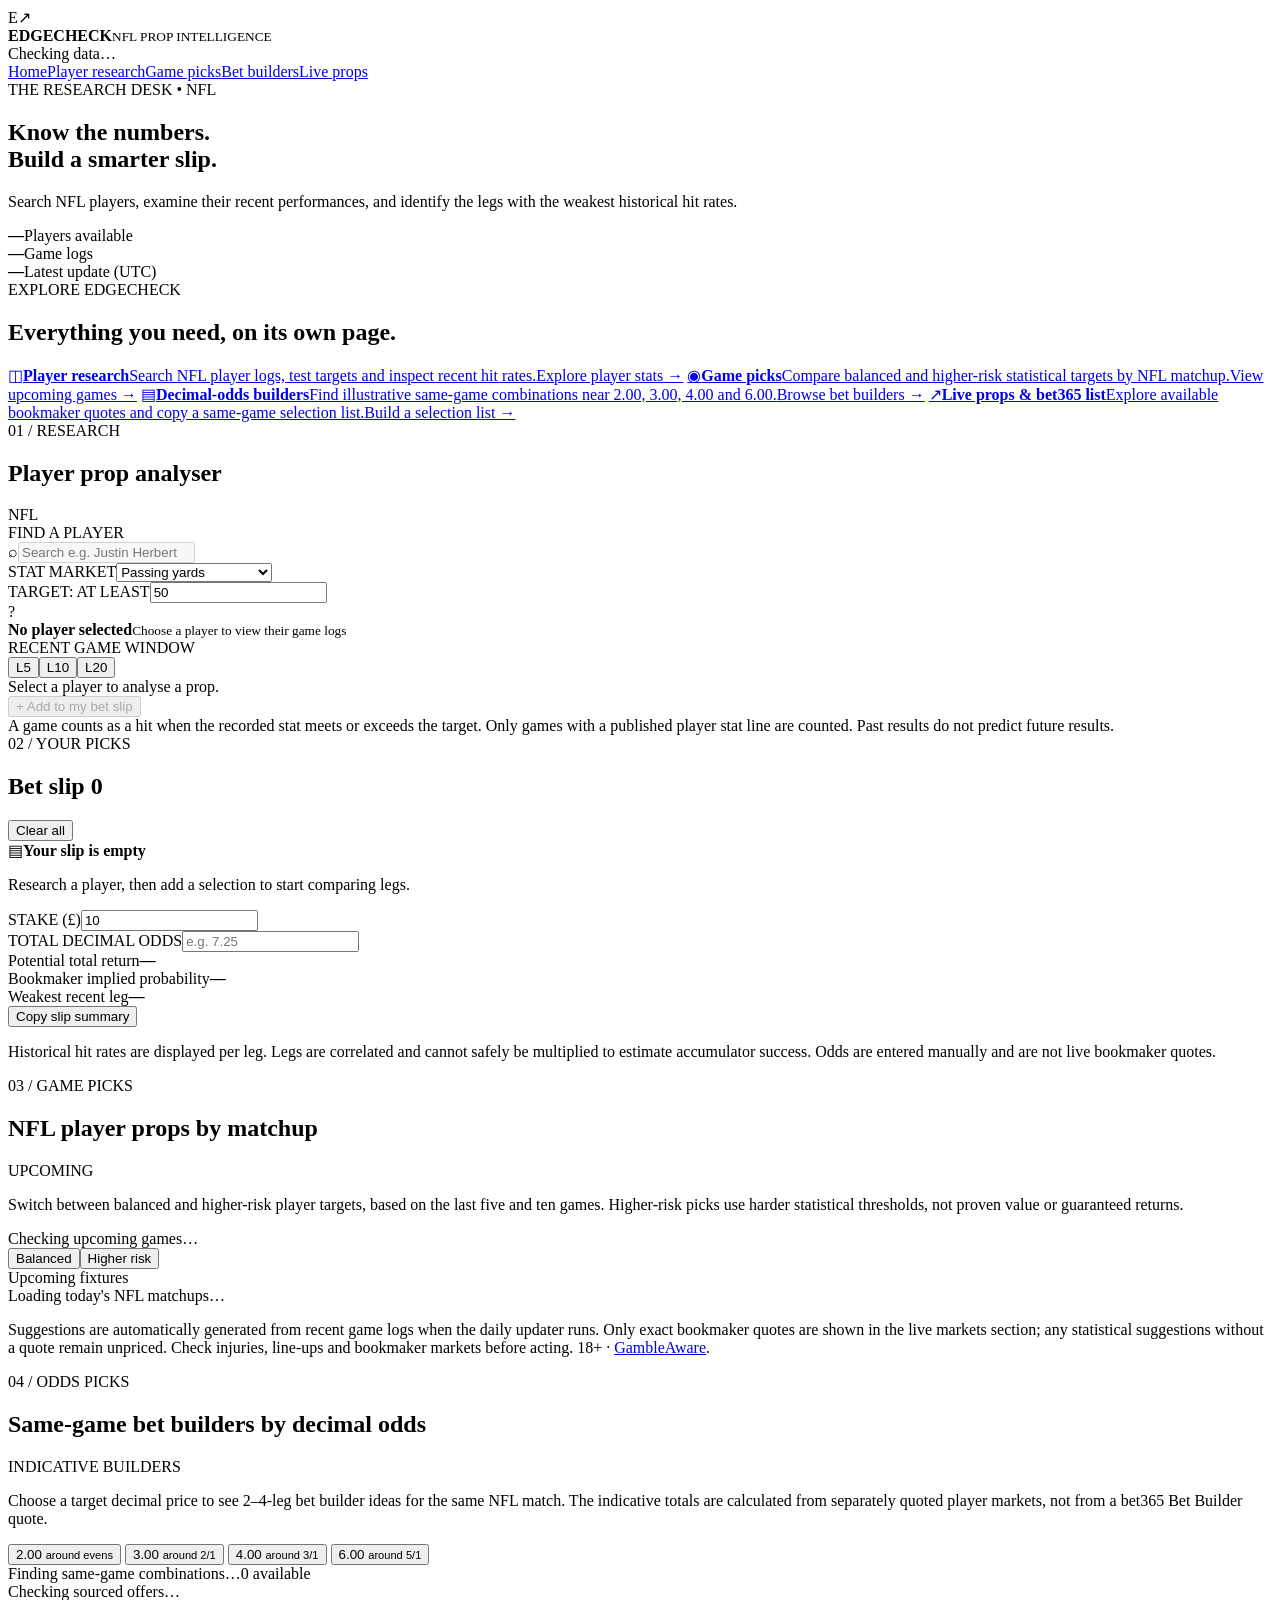
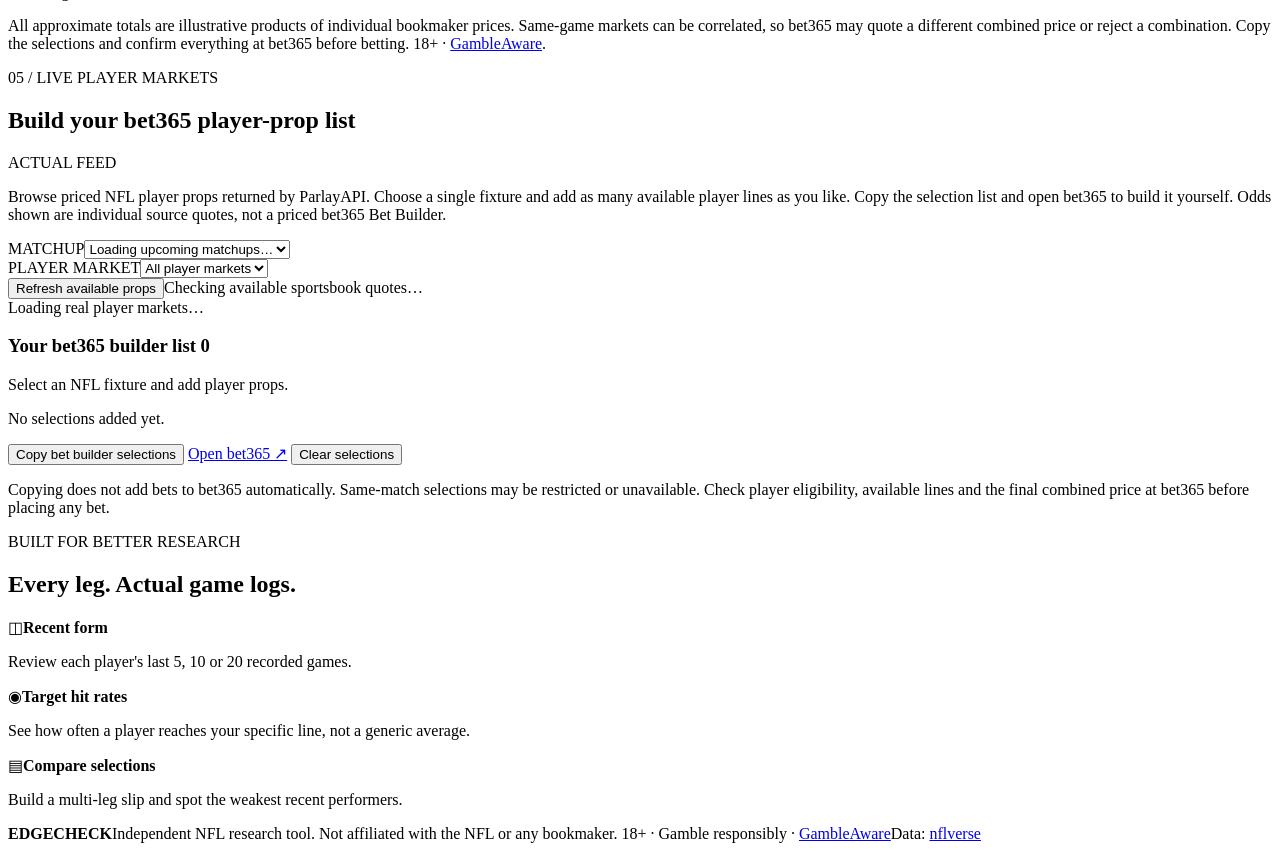
==== commit d316aaaa: "Restore horizontal top page navigation" ====
--- a/edgecheck-public/index.html
+++ b/edgecheck-public/index.html
@@ -1,6 +1,8 @@
 <!doctype html><html lang="en"><head><meta charset="utf-8"><meta name="viewport" content="width=device-width,initial-scale=1,viewport-fit=cover"><meta name="theme-color" content="#08131b"><meta name="description" content="EdgeCheck NFL player prop research: recent game logs, hit rates and bet slip analysis."><title>EdgeCheck | NFL Research &amp; Bet Builders</title><link rel="manifest" href="/manifest.webmanifest"><link rel="stylesheet" href="/styles.css"></head><body data-page="home">
 <header class="top"><div class="brand"><span class="logo">E<span>↗</span></span><div><strong>EDGE<span class="accent">CHECK</span></strong><small>NFL PROP INTELLIGENCE</small></div></div><div class="topright"><span class="livepoint"></span><span id="data-status">Checking data…</span></div></header>
-<nav class="site-nav" aria-label="Main navigation"><div class="nav-menu-wrap"><details class="nav-dropdown"><summary aria-label="Choose a page"><span class="nav-dropdown-label">Explore EdgeCheck</span><strong>Home</strong><span class="nav-chevron" aria-hidden="true">⌄</span></summary><div class="nav-dropdown-items"><a data-nav="home" href="/">Home</a><a data-nav="research" href="/research.html">Player research</a><a data-nav="picks" href="/picks.html">Game picks</a><a data-nav="builders" href="/builders.html">Bet builders</a><a data-nav="props" href="/props.html">Live props</a></div></details></div></nav>
+<nav class="site-nav" aria-label="Main navigation"><div class="site-nav-inner">
+<a data-nav="home" href="/">Home</a><a data-nav="research" href="/research.html">Player research</a><a data-nav="picks" href="/picks.html">Game picks</a><a data-nav="builders" href="/builders.html">Bet builders</a><a data-nav="props" href="/props.html">Live props</a>
+</div></nav>
 <main class="shell"><section class="hero"><div class="eyebrow">THE RESEARCH DESK <span>•</span> NFL</div><h1>Know the numbers.<br><span>Build a smarter slip.</span></h1><p>Search NFL players, examine their recent performances, and identify the legs with the weakest historical hit rates.</p><div class="hero-stats"><div><b id="player-count">—</b><span>Players available</span></div><div><b id="game-count">—</b><span>Game logs</span></div><div><b id="update-date">—</b><span>Latest update (UTC)</span></div></div></section>
 <div id="alert" class="notice" hidden></div>
 <section class="home-pages" aria-labelledby="explore-title"><div class="overline">EXPLORE EDGECHECK</div><h2 id="explore-title">Everything you need, on its own page.</h2><div class="home-card-grid">
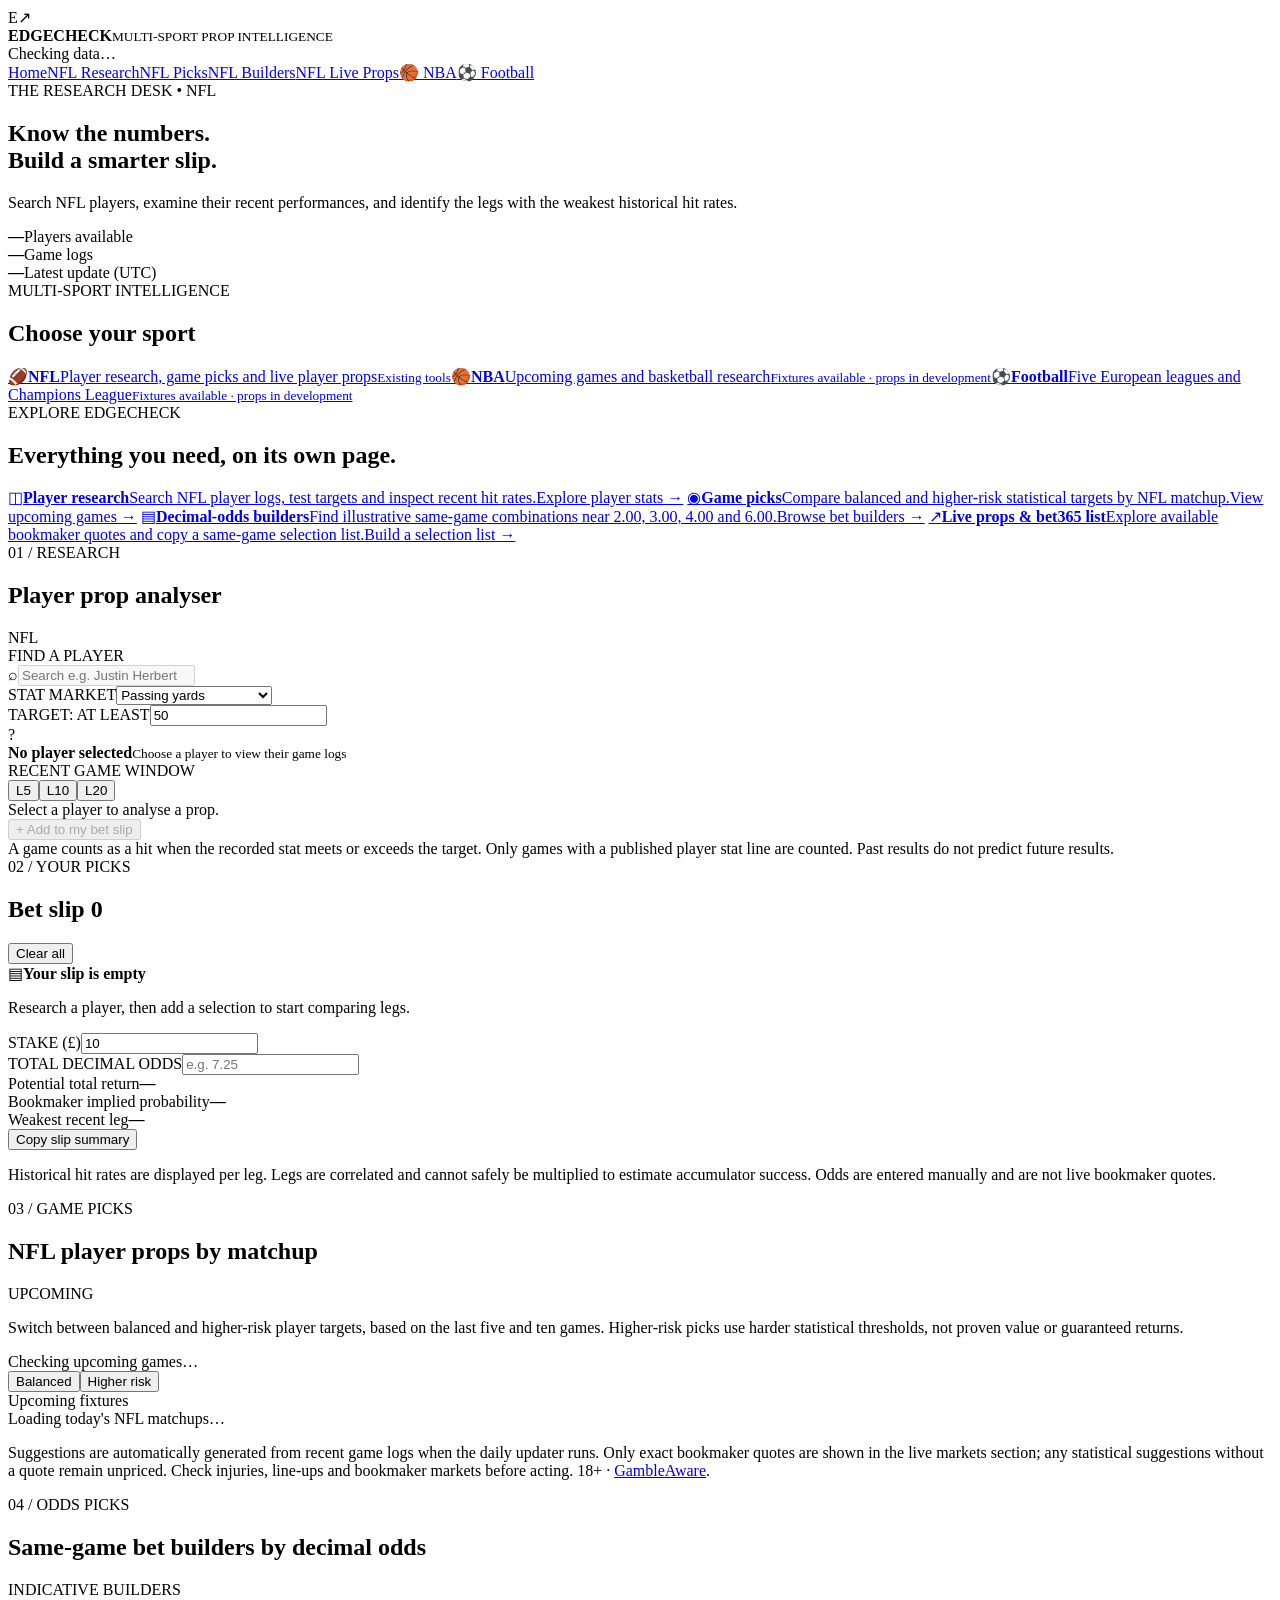
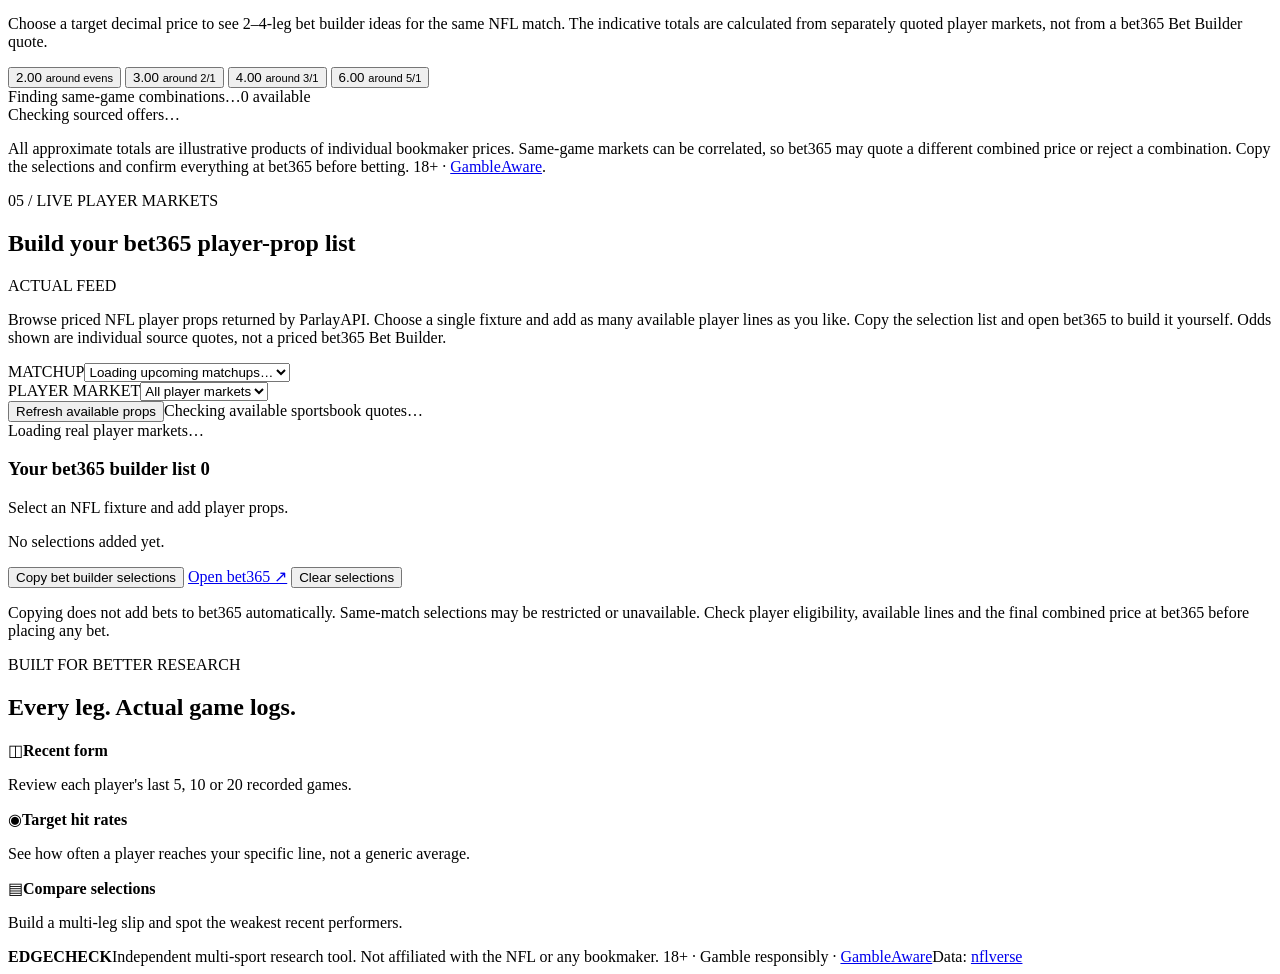
==== commit 2739632a: "Add multi-sport homepage with NFL NBA and football" ====
--- a/edgecheck-public/index.html
+++ b/edgecheck-public/index.html
@@ -1,10 +1,8 @@
-<!doctype html><html lang="en"><head><meta charset="utf-8"><meta name="viewport" content="width=device-width,initial-scale=1,viewport-fit=cover"><meta name="theme-color" content="#08131b"><meta name="description" content="EdgeCheck NFL player prop research: recent game logs, hit rates and bet slip analysis."><title>EdgeCheck | NFL Research &amp; Bet Builders</title><link rel="manifest" href="/manifest.webmanifest"><link rel="stylesheet" href="/styles.css"></head><body data-page="home">
-<header class="top"><div class="brand"><span class="logo">E<span>↗</span></span><div><strong>EDGE<span class="accent">CHECK</span></strong><small>NFL PROP INTELLIGENCE</small></div></div><div class="topright"><span class="livepoint"></span><span id="data-status">Checking data…</span></div></header>
-<nav class="site-nav" aria-label="Main navigation"><div class="site-nav-inner">
-<a data-nav="home" href="/">Home</a><a data-nav="research" href="/research.html">Player research</a><a data-nav="picks" href="/picks.html">Game picks</a><a data-nav="builders" href="/builders.html">Bet builders</a><a data-nav="props" href="/props.html">Live props</a>
-</div></nav>
+<!doctype html><html lang="en"><head><meta charset="utf-8"><meta name="viewport" content="width=device-width,initial-scale=1,viewport-fit=cover"><meta name="theme-color" content="#08131b"><meta name="description" content="EdgeCheck NFL player prop research: recent game logs, hit rates and bet slip analysis."><title>EdgeCheck | Multi-Sport Prop Intelligence</title><link rel="manifest" href="/manifest.webmanifest"><link rel="stylesheet" href="/styles.css"></head><body data-page="home">
+<header class="top"><div class="brand"><span class="logo">E<span>↗</span></span><div><strong>EDGE<span class="accent">CHECK</span></strong><small>MULTI-SPORT PROP INTELLIGENCE</small></div></div><div class="topright"><span class="livepoint"></span><span id="data-status">Checking data…</span></div></header>
+<nav class="site-nav" aria-label="Main navigation"><div class="site-nav-inner"><a data-nav="home" href="/">Home</a><a data-nav="research" href="/research.html">NFL Research</a><a data-nav="picks" href="/picks.html">NFL Picks</a><a data-nav="builders" href="/builders.html">NFL Builders</a><a data-nav="props" href="/props.html">NFL Live Props</a><a data-nav="nba" href="/nba.html">🏀 NBA</a><a data-nav="football" href="/football.html">⚽ Football</a></div></nav>
 <main class="shell"><section class="hero"><div class="eyebrow">THE RESEARCH DESK <span>•</span> NFL</div><h1>Know the numbers.<br><span>Build a smarter slip.</span></h1><p>Search NFL players, examine their recent performances, and identify the legs with the weakest historical hit rates.</p><div class="hero-stats"><div><b id="player-count">—</b><span>Players available</span></div><div><b id="game-count">—</b><span>Game logs</span></div><div><b id="update-date">—</b><span>Latest update (UTC)</span></div></div></section>
-<div id="alert" class="notice" hidden></div>
+<div id="alert" class="notice" hidden></div><section class="sport-hub" aria-label="Explore sports"><span class="overline">MULTI-SPORT INTELLIGENCE</span><h2>Choose your sport</h2><div class="sport-hub-grid"><a href="/picks.html" class="sport-hub-card"><span class="sport-hub-emoji">🏈</span><strong>NFL</strong><span>Player research, game picks and live player props</span><small>Existing tools</small></a><a href="/nba.html" class="sport-hub-card"><span class="sport-hub-emoji">🏀</span><strong>NBA</strong><span>Upcoming games and basketball research</span><small>Fixtures available · props in development</small></a><a href="/football.html" class="sport-hub-card"><span class="sport-hub-emoji">⚽</span><strong>Football</strong><span>Five European leagues and Champions League</span><small>Fixtures available · props in development</small></a></div></section>
 <section class="home-pages" aria-labelledby="explore-title"><div class="overline">EXPLORE EDGECHECK</div><h2 id="explore-title">Everything you need, on its own page.</h2><div class="home-card-grid">
 <a href="/research.html" class="home-page-card"><span class="home-card-icon">◫</span><strong>Player research</strong><span>Search NFL player logs, test targets and inspect recent hit rates.</span><span class="card-cta">Explore player stats →</span></a>
 <a href="/picks.html" class="home-page-card"><span class="home-card-icon">◉</span><strong>Game picks</strong><span>Compare balanced and higher-risk statistical targets by NFL matchup.</span><span class="card-cta">View upcoming games →</span></a>
@@ -64,4 +62,4 @@
 </section>
 
 <section class="about"><div class="overline">BUILT FOR BETTER RESEARCH</div><h2>Every leg. Actual game logs.</h2><div class="features"><div><span>◫</span><strong>Recent form</strong><p>Review each player's last 5, 10 or 20 recorded games.</p></div><div><span>◉</span><strong>Target hit rates</strong><p>See how often a player reaches your specific line, not a generic average.</p></div><div><span>▤</span><strong>Compare selections</strong><p>Build a multi-leg slip and spot the weakest recent performers.</p></div></div></section>
-<footer><strong>EDGE<span class="accent">CHECK</span></strong><span>Independent NFL research tool. Not affiliated with the NFL or any bookmaker. 18+ · Gamble responsibly · <a href="https://www.gambleaware.org/" target="_blank" rel="noopener">GambleAware</a></span><span>Data: <a href="https://github.com/nflverse/nflverse-data" target="_blank" rel="noopener">nflverse</a></span></footer></main><script src="/app.js" defer></script></body></html>
+<footer><strong>EDGE<span class="accent">CHECK</span></strong><span>Independent multi-sport research tool. Not affiliated with the NFL or any bookmaker. 18+ · Gamble responsibly · <a href="https://www.gambleaware.org/" target="_blank" rel="noopener">GambleAware</a></span><span>Data: <a href="https://github.com/nflverse/nflverse-data" target="_blank" rel="noopener">nflverse</a></span></footer></main><script src="/app.js" defer></script></body></html>
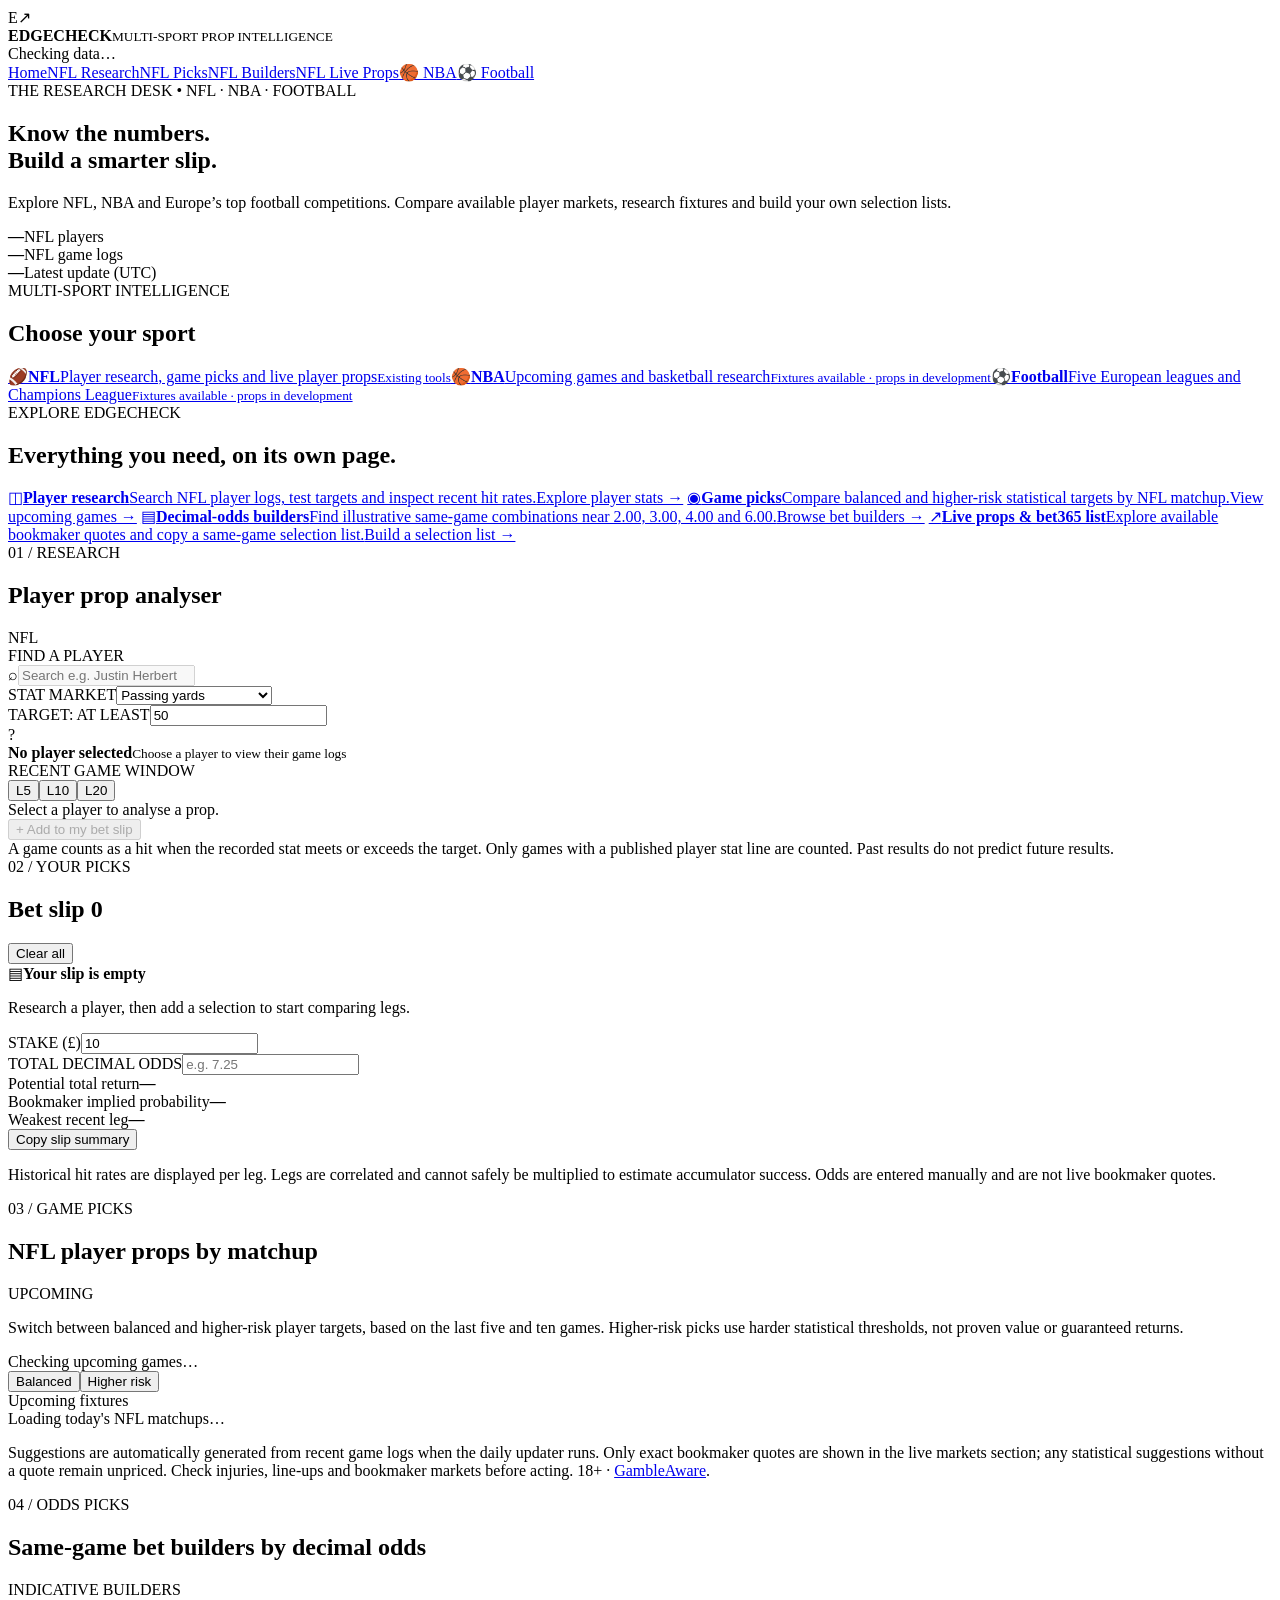
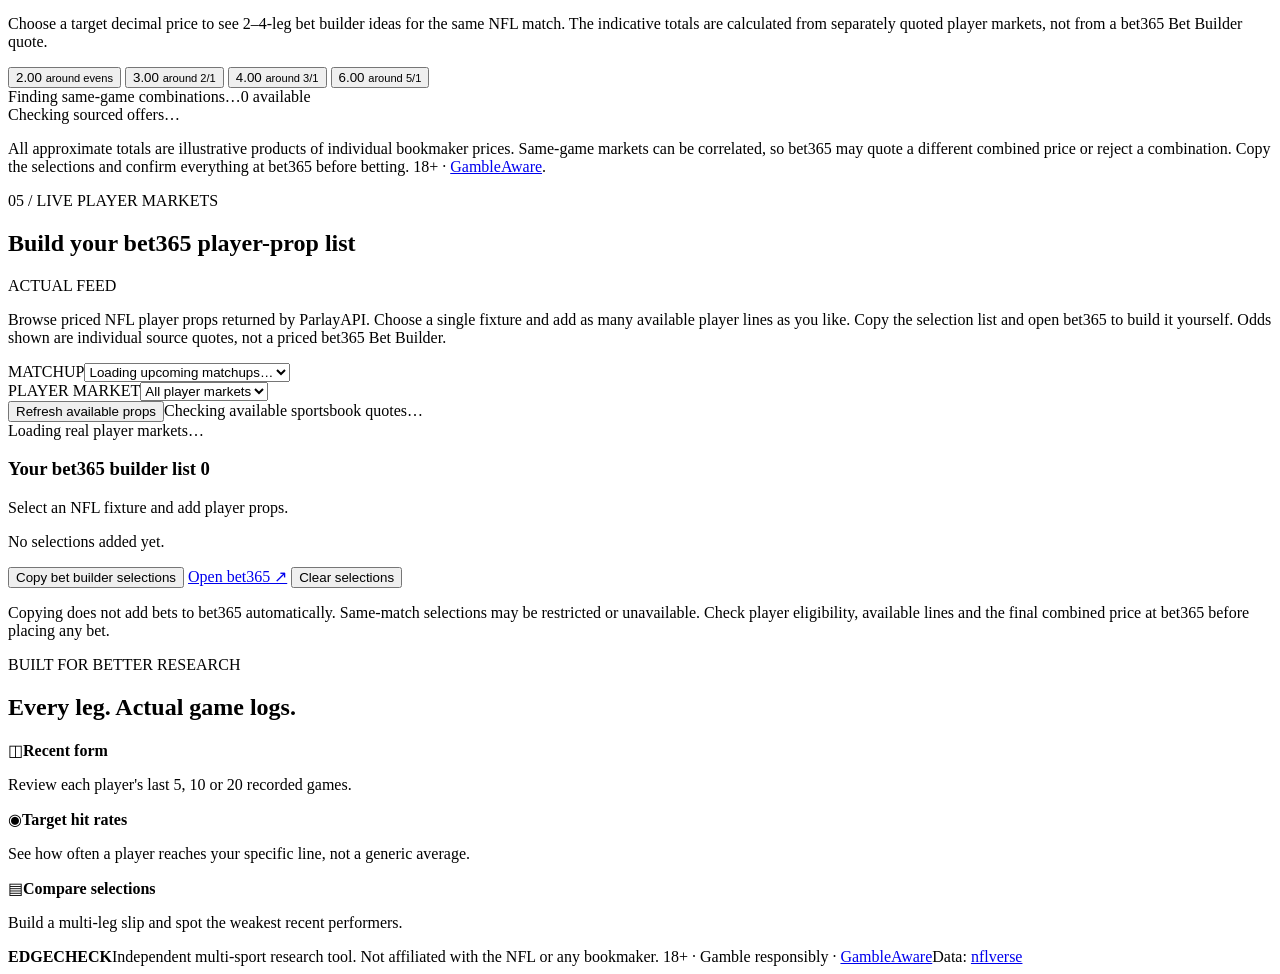
==== commit 55848053: "Update EdgeCheck homepage copy for NFL NBA and European football" ====
--- a/edgecheck-public/index.html
+++ b/edgecheck-public/index.html
@@ -1,7 +1,7 @@
 <!doctype html><html lang="en"><head><meta charset="utf-8"><meta name="viewport" content="width=device-width,initial-scale=1,viewport-fit=cover"><meta name="theme-color" content="#08131b"><meta name="description" content="EdgeCheck NFL player prop research: recent game logs, hit rates and bet slip analysis."><title>EdgeCheck | Multi-Sport Prop Intelligence</title><link rel="manifest" href="/manifest.webmanifest"><link rel="stylesheet" href="/styles.css"></head><body data-page="home">
 <header class="top"><div class="brand"><span class="logo">E<span>↗</span></span><div><strong>EDGE<span class="accent">CHECK</span></strong><small>MULTI-SPORT PROP INTELLIGENCE</small></div></div><div class="topright"><span class="livepoint"></span><span id="data-status">Checking data…</span></div></header>
 <nav class="site-nav" aria-label="Main navigation"><div class="site-nav-inner"><a data-nav="home" href="/">Home</a><a data-nav="research" href="/research.html">NFL Research</a><a data-nav="picks" href="/picks.html">NFL Picks</a><a data-nav="builders" href="/builders.html">NFL Builders</a><a data-nav="props" href="/props.html">NFL Live Props</a><a data-nav="nba" href="/nba.html">🏀 NBA</a><a data-nav="football" href="/football.html">⚽ Football</a></div></nav>
-<main class="shell"><section class="hero"><div class="eyebrow">THE RESEARCH DESK <span>•</span> NFL</div><h1>Know the numbers.<br><span>Build a smarter slip.</span></h1><p>Search NFL players, examine their recent performances, and identify the legs with the weakest historical hit rates.</p><div class="hero-stats"><div><b id="player-count">—</b><span>Players available</span></div><div><b id="game-count">—</b><span>Game logs</span></div><div><b id="update-date">—</b><span>Latest update (UTC)</span></div></div></section>
+<main class="shell"><section class="hero"><div class="eyebrow">THE RESEARCH DESK <span>•</span> NFL · NBA · FOOTBALL</div><h1>Know the numbers.<br><span>Build a smarter slip.</span></h1><p>Explore NFL, NBA and Europe’s top football competitions. Compare available player markets, research fixtures and build your own selection lists.</p><div class="hero-stats"><div><b id="player-count">—</b><span>NFL players</span></div><div><b id="game-count">—</b><span>NFL game logs</span></div><div><b id="update-date">—</b><span>Latest update (UTC)</span></div></div></section>
 <div id="alert" class="notice" hidden></div><section class="sport-hub" aria-label="Explore sports"><span class="overline">MULTI-SPORT INTELLIGENCE</span><h2>Choose your sport</h2><div class="sport-hub-grid"><a href="/picks.html" class="sport-hub-card"><span class="sport-hub-emoji">🏈</span><strong>NFL</strong><span>Player research, game picks and live player props</span><small>Existing tools</small></a><a href="/nba.html" class="sport-hub-card"><span class="sport-hub-emoji">🏀</span><strong>NBA</strong><span>Upcoming games and basketball research</span><small>Fixtures available · props in development</small></a><a href="/football.html" class="sport-hub-card"><span class="sport-hub-emoji">⚽</span><strong>Football</strong><span>Five European leagues and Champions League</span><small>Fixtures available · props in development</small></a></div></section>
 <section class="home-pages" aria-labelledby="explore-title"><div class="overline">EXPLORE EDGECHECK</div><h2 id="explore-title">Everything you need, on its own page.</h2><div class="home-card-grid">
 <a href="/research.html" class="home-page-card"><span class="home-card-icon">◫</span><strong>Player research</strong><span>Search NFL player logs, test targets and inspect recent hit rates.</span><span class="card-cta">Explore player stats →</span></a>
